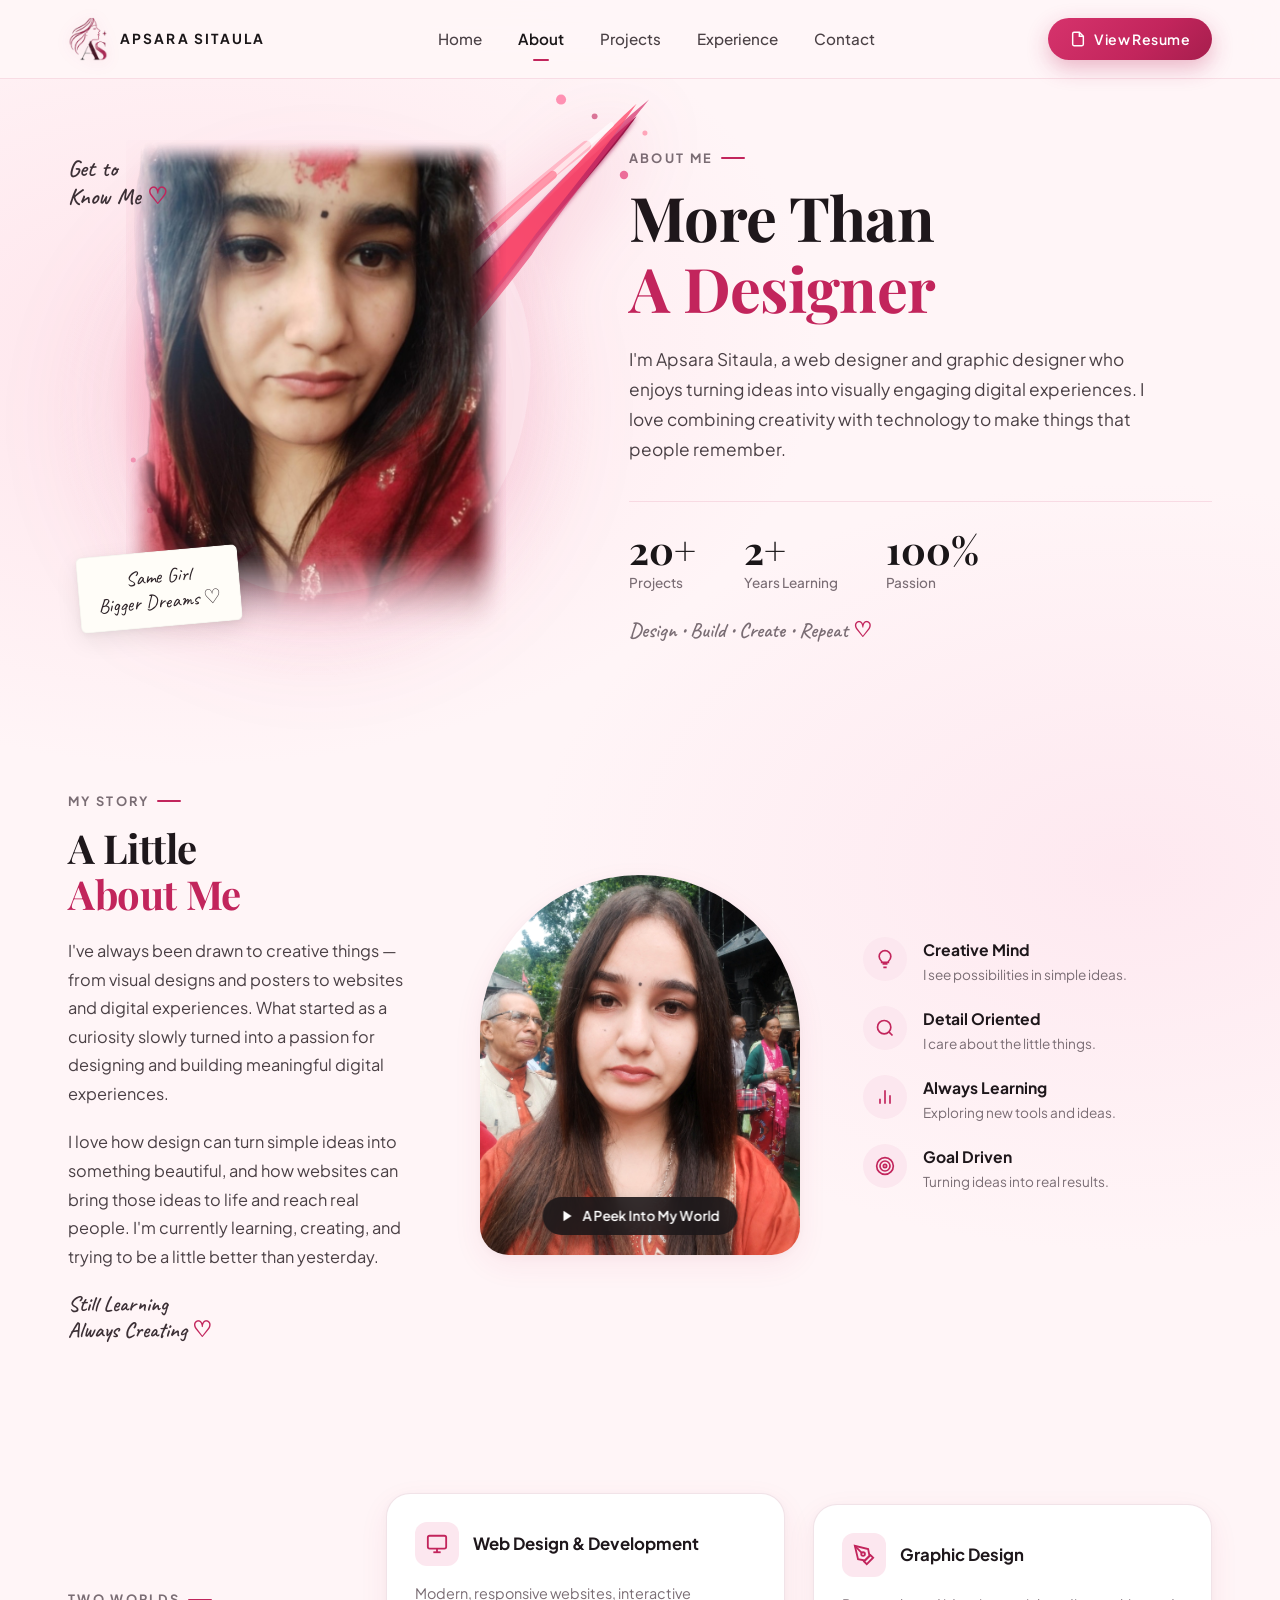
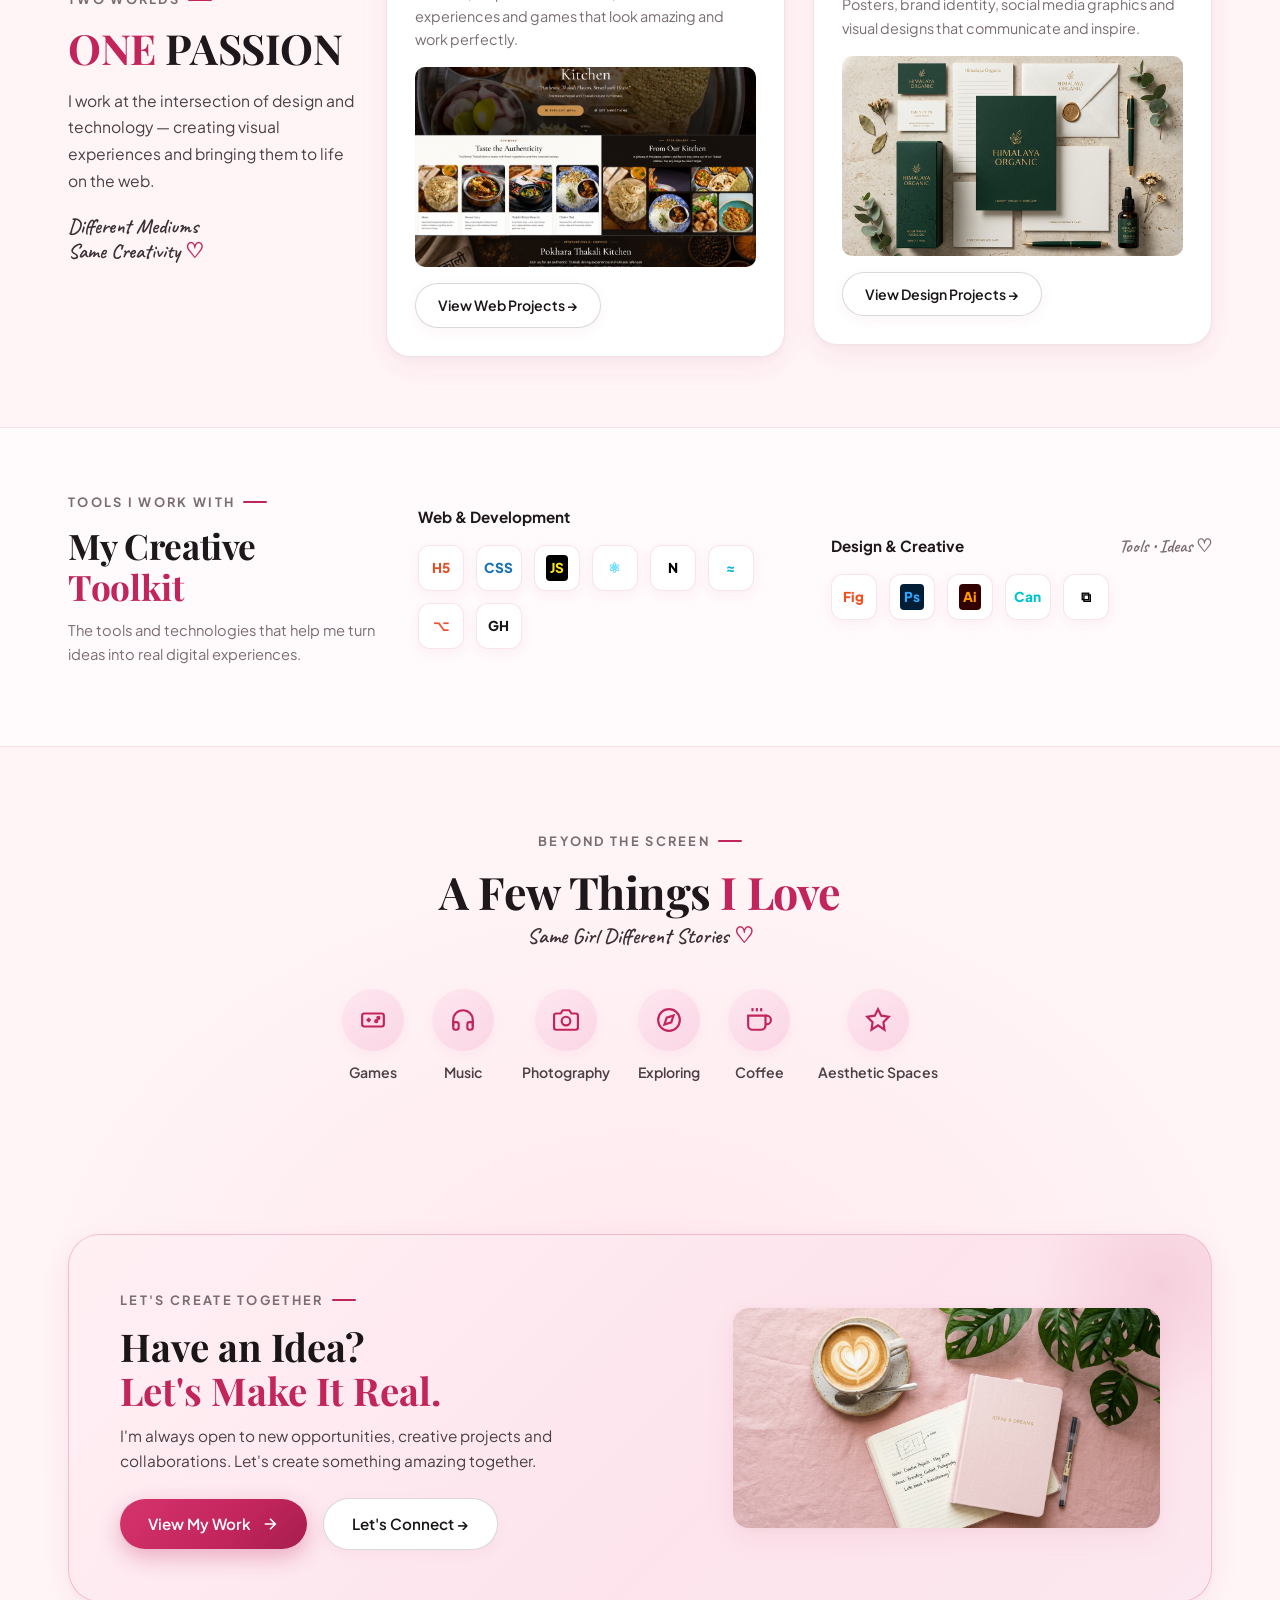
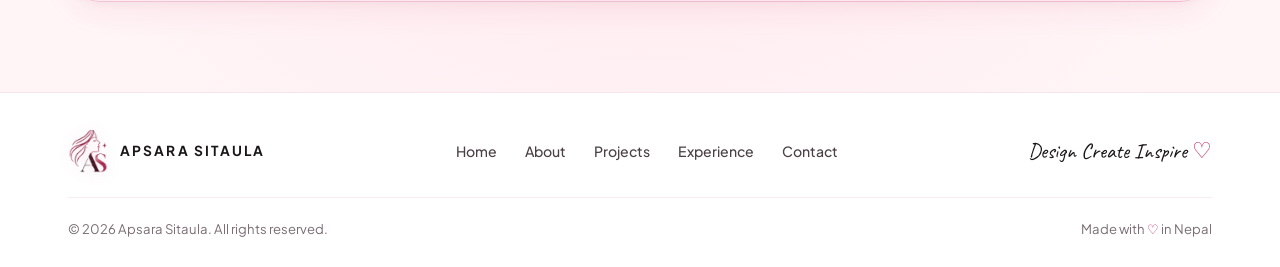
==== about.html @ d2d40e00 "Initial personal portfolio" ====
<!DOCTYPE html>
<html lang="en">
<head>
  <meta charset="UTF-8" />
  <meta name="viewport" content="width=device-width, initial-scale=1.0" />
  <title>About Me — Apsara Sitaula | Web & Graphic Designer</title>
  <meta name="description" content="Learn more about Apsara Sitaula — my creative approach, tools, story, and passions bridging web design and visual arts." />

  <!-- Favicon -->
  <link rel="icon" type="image/png" sizes="32x32" href="assets/favicon-32.png" />
  <link rel="icon" type="image/png" sizes="64x64" href="assets/favicon.png" />
  <link rel="apple-touch-icon" href="assets/favicon-192.png" />


  <!-- Google Fonts: Playfair Display, Plus Jakarta Sans & Caveat -->
  <link rel="preconnect" href="https://fonts.googleapis.com" />
  <link rel="preconnect" href="https://fonts.gstatic.com" crossorigin />
  <link href="https://fonts.googleapis.com/css2?family=Caveat:wght@600;700&family=Playfair+Display:ital,wght@0,600;0,700;0,800;1,600&family=Plus+Jakarta+Sans:wght@400;500;600;700;800&display=swap" rel="stylesheet" />

  <!-- Stylesheet -->
  <link rel="stylesheet" href="styles/main.css" />
</head>
<body>

  <!-- ==================== HEADER / NAVBAR ==================== -->
  <header class="site-header">
    <div class="container header-inner">
      <a href="index.html" class="brand" aria-label="Apsara Sitaula Homepage">
        <img src="assets/logo.png" alt="Apsara Sitaula Logo" class="brand-logo-img" />
        <span class="brand-name">APSARA SITAULA</span>
      </a>

      <nav class="nav-menu" aria-label="Main Navigation">
        <a href="index.html" class="nav-link">Home</a>
        <a href="about.html" class="nav-link active">About</a>
        <a href="projects.html" class="nav-link">Projects</a>
        <a href="experience.html" class="nav-link">Experience</a>
        <a href="contact.html" class="nav-link">Contact</a>
      </nav>

      <div class="header-actions">
        <a href="resume.html" class="btn-resume">
          <svg viewBox="0 0 24 24" fill="none" stroke="currentColor" stroke-width="2.2">
            <path d="M14 2H6a2 2 0 00-2 2v16a2 2 0 002 2h12a2 2 0 002-2V8z" />
            <path d="M14 2v6h6" />
          </svg>
          <span>View Resume</span>
        </a>

        <button class="mobile-toggle" id="mobileToggle" aria-label="Toggle mobile menu" aria-expanded="false">
          <span></span>
          <span></span>
          <span></span>
        </button>
      </div>
    </div>
  </header>

  <!-- Mobile Dropdown Drawer -->
  <div class="mobile-drawer" id="mobileDrawer">
    <a href="index.html" class="nav-link">Home</a>
    <a href="about.html" class="nav-link active">About</a>
    <a href="projects.html" class="nav-link">Projects</a>
    <a href="experience.html" class="nav-link">Experience</a>
    <a href="contact.html" class="nav-link">Contact</a>
  </div>

  <main>
    <!-- ==================== ABOUT HERO ==================== -->
    <section class="about-hero-section">
      <div class="container">
        <div class="about-hero-grid">
          <!-- Left: Portrait Stage with Sticky Note -->
          <div class="hero-portrait-stage" style="min-height: 480px;">
            <div class="brush-backdrop">
              <img src="assets/elements/brush-backdrop.svg" alt="Organic brush texture" class="brush-svg" />
            </div>

            <div class="portrait-photo-wrap">
              <img src="assets/profile-red-shawl.png" alt="Apsara Sitaula - About Me" />
            </div>

            <!-- Sticky Note & Hand-drawn text -->
            <div class="sticky-note tilt-left" style="bottom: 20px; left: 10px;">
              Same Girl<br />Bigger Dreams <span class="heart">♡</span>
            </div>

            <div class="floating-annotation" style="top: 15px; left: 0;">
              <div class="handwritten">
                Get to<br />Know Me <span class="heart">♡</span>
              </div>
            </div>
          </div>

          <!-- Right: Hero Copy & Stats -->
          <div class="about-hero-copy">
            <div class="eyebrow-tag">ABOUT ME</div>
            
            <h1 class="serif-title" style="font-size: clamp(2.8rem, 4.8vw, 4.4rem); margin-bottom: 20px;">
              More Than<br /><span class="highlight-rose">A Designer</span>
            </h1>

            <p style="font-size: 1.08rem; line-height: 1.75; color: var(--text-body); max-width: 520px; margin-bottom: 24px;">
              I'm Apsara Sitaula, a web designer and graphic designer who enjoys turning ideas into visually engaging digital experiences. I love combining creativity with technology to make things that people remember.
            </p>

            <div class="stats-row">
              <div class="stat-item">
                <div class="stat-num">20+</div>
                <div class="stat-label">Projects</div>
              </div>
              <div class="stat-item">
                <div class="stat-num">2+</div>
                <div class="stat-label">Years Learning</div>
              </div>
              <div class="stat-item">
                <div class="stat-num">100%</div>
                <div class="stat-label">Passion</div>
              </div>
            </div>

            <!-- Floating Handwritten Annotation -->
            <div class="handwritten" style="margin-top: 24px; font-size: 1.3rem; color: var(--text-muted);">
              Design • Build • Create • Repeat <span class="heart">♡</span>
            </div>
          </div>
        </div>
      </div>
    </section>

    <!-- ==================== MY STORY SECTION ==================== -->
    <section class="story-section">
      <div class="container">
        <div class="story-grid">
          <!-- Col 1: Story Narrative -->
          <div class="story-narrative">
            <div class="eyebrow-tag">MY STORY</div>
            <h2 class="serif-title" style="font-size: 2.5rem; margin-bottom: 20px;">
              A Little<br /><span class="highlight-rose">About Me</span>
            </h2>

            <p>
              I've always been drawn to creative things — from visual designs and posters to websites and digital experiences. What started as a curiosity slowly turned into a passion for designing and building meaningful digital experiences.
            </p>
            <p>
              I love how design can turn simple ideas into something beautiful, and how websites can bring those ideas to life and reach real people. I'm currently learning, creating, and trying to be a little better than yesterday.
            </p>

            <div class="handwritten" style="margin-top: 18px; font-size: 1.35rem;">
              Still Learning<br />Always Creating <span class="heart">♡</span>
            </div>
          </div>

          <!-- Col 2: Arch Photo Preview -->
          <div class="story-arch-wrap">
            <div class="story-arch-img">
              <img src="assets/profile.png" alt="Apsara Sitaula portrait" />
              <div class="peek-world-badge">
                <svg width="14" height="14" viewBox="0 0 24 24" fill="currentColor">
                  <polygon points="5 3 19 12 5 21 5 3" />
                </svg>
                <span>A Peek Into My World</span>
              </div>
            </div>
          </div>

          <!-- Col 3: 4 Trait Highlights -->
          <div class="story-traits">
            <div class="trait-card">
              <div class="trait-icon-circle">
                <svg width="20" height="20" viewBox="0 0 24 24" fill="none" stroke="currentColor" stroke-width="2">
                  <path d="M9 18h6M10 22h4M12 2a7 7 0 0 0-7 7c0 2.5 1.5 4.5 3 6v1h8v-1c1.5-1.5 3-3.5 3-6a7 7 0 0 0-7-7z" />
                </svg>
              </div>
              <div class="trait-text">
                <h5>Creative Mind</h5>
                <p>I see possibilities in simple ideas.</p>
              </div>
            </div>

            <div class="trait-card">
              <div class="trait-icon-circle">
                <svg width="20" height="20" viewBox="0 0 24 24" fill="none" stroke="currentColor" stroke-width="2">
                  <circle cx="11" cy="11" r="8" />
                  <line x1="21" y1="21" x2="16.65" y2="16.65" />
                </svg>
              </div>
              <div class="trait-text">
                <h5>Detail Oriented</h5>
                <p>I care about the little things.</p>
              </div>
            </div>

            <div class="trait-card">
              <div class="trait-icon-circle">
                <svg width="20" height="20" viewBox="0 0 24 24" fill="none" stroke="currentColor" stroke-width="2">
                  <line x1="18" y1="20" x2="18" y2="10" />
                  <line x1="12" y1="20" x2="12" y2="4" />
                  <line x1="6" y1="20" x2="6" y2="14" />
                </svg>
              </div>
              <div class="trait-text">
                <h5>Always Learning</h5>
                <p>Exploring new tools and ideas.</p>
              </div>
            </div>

            <div class="trait-card">
              <div class="trait-icon-circle">
                <svg width="20" height="20" viewBox="0 0 24 24" fill="none" stroke="currentColor" stroke-width="2">
                  <circle cx="12" cy="12" r="10" />
                  <circle cx="12" cy="12" r="6" />
                  <circle cx="12" cy="12" r="2" />
                </svg>
              </div>
              <div class="trait-text">
                <h5>Goal Driven</h5>
                <p>Turning ideas into real results.</p>
              </div>
            </div>
          </div>
        </div>
      </div>
    </section>

    <!-- ==================== TWO WORLDS ONE PASSION ==================== -->
    <section class="two-worlds-section">
      <div class="container">
        <div class="two-worlds-grid">
          <!-- Col 1: Overview Text -->
          <div>
            <div class="eyebrow-tag">TWO WORLDS</div>
            <h2 class="serif-title" style="font-size: 2.6rem; margin-bottom: 16px;">
              <span class="highlight-rose">ONE</span> PASSION
            </h2>
            <p style="color: var(--text-body); font-size: 0.98rem; line-height: 1.7; margin-bottom: 20px;">
              I work at the intersection of design and technology — creating visual experiences and bringing them to life on the web.
            </p>
            <div class="handwritten" style="font-size: 1.3rem;">
              Different Mediums<br />Same Creativity <span class="heart">♡</span>
            </div>
          </div>

          <!-- Col 2: Web Design Card -->
          <div class="discipline-card">
            <div class="discipline-header">
              <div class="discipline-icon-box">
                <svg width="22" height="22" viewBox="0 0 24 24" fill="none" stroke="currentColor" stroke-width="2">
                  <rect x="2" y="3" width="20" height="14" rx="2" />
                  <line x1="8" y1="21" x2="16" y2="21" />
                  <line x1="12" y1="17" x2="12" y2="21" />
                </svg>
              </div>
              <h4>Web Design & Development</h4>
            </div>
            <p>
              Modern, responsive websites, interactive experiences and games that look amazing and work perfectly.
            </p>
            <div class="discipline-preview-frame">
              <img src="assets/projects/pokhara-thakali-kitchen.jpg" alt="Web Design Preview" loading="lazy" />
            </div>
            <a href="projects.html" class="btn btn-secondary" style="align-self: flex-start; padding: 10px 22px; font-size: 0.88rem;">
              <span>View Web Projects →</span>
            </a>
          </div>

          <!-- Col 3: Graphic Design Card -->
          <div class="discipline-card">
            <div class="discipline-header">
              <div class="discipline-icon-box">
                <svg width="22" height="22" viewBox="0 0 24 24" fill="none" stroke="currentColor" stroke-width="2">
                  <path d="M12 19l7-7 3 3-7 7-3-3z" />
                  <path d="M18 13l-1.5-7.5L2 2l3.5 14.5L13 18l5-5z" />
                  <path d="M2 2l7.586 7.586" />
                  <circle cx="11" cy="11" r="2" />
                </svg>
              </div>
              <h4>Graphic Design</h4>
            </div>
            <p>
              Posters, brand identity, social media graphics and visual designs that communicate and inspire.
            </p>
            <div class="discipline-preview-frame">
              <img src="assets/projects/himalaya-branding.jpg" alt="Graphic Design Preview" loading="lazy" />
            </div>
            <a href="projects.html" class="btn btn-secondary" style="align-self: flex-start; padding: 10px 22px; font-size: 0.88rem;">
              <span>View Design Projects →</span>
            </a>
          </div>
        </div>
      </div>
    </section>

    <!-- ==================== TOOLS & CREATIVE TOOLKIT ==================== -->
    <section class="toolkit-section">
      <div class="container">
        <div class="toolkit-grid">
          <!-- Intro -->
          <div class="toolkit-col">
            <div class="eyebrow-tag">TOOLS I WORK WITH</div>
            <h3 class="serif-title" style="font-size: 2.2rem; margin-bottom: 12px;">
              My Creative<br /><span class="highlight-rose">Toolkit</span>
            </h3>
            <p style="font-size: 0.92rem; color: var(--text-muted); line-height: 1.6;">
              The tools and technologies that help me turn ideas into real digital experiences.
            </p>
          </div>

          <!-- Web & Dev Tools -->
          <div class="toolkit-col">
            <h4>Web & Development</h4>
            <div class="tool-badge-row">
              <div class="tool-badge" title="HTML5"><span style="font-weight: 800; font-size: 0.85rem; color: #E34F26;">H5</span></div>
              <div class="tool-badge" title="CSS3"><span style="font-weight: 800; font-size: 0.85rem; color: #1572B6;">CSS</span></div>
              <div class="tool-badge" title="JavaScript"><span style="font-weight: 800; font-size: 0.85rem; color: #F7DF1E; background: #000; padding: 2px 4px; border-radius: 4px;">JS</span></div>
              <div class="tool-badge" title="React"><span style="font-weight: 800; font-size: 0.85rem; color: #61DAFB;">⚛</span></div>
              <div class="tool-badge" title="Next.js"><span style="font-weight: 800; font-size: 0.85rem; color: #000000;">N</span></div>
              <div class="tool-badge" title="Tailwind CSS"><span style="font-weight: 800; font-size: 0.85rem; color: #06B6D4;">≈</span></div>
              <div class="tool-badge" title="Git"><span style="font-weight: 800; font-size: 0.85rem; color: #F05032;">⌥</span></div>
              <div class="tool-badge" title="GitHub"><span style="font-weight: 800; font-size: 0.85rem; color: #181717;">GH</span></div>
            </div>
          </div>

          <!-- Design & Creative Tools -->
          <div class="toolkit-col">
            <div style="display: flex; justify-content: space-between; align-items: center; margin-bottom: 16px;">
              <h4 style="margin-bottom: 0;">Design & Creative</h4>
              <span class="handwritten" style="font-size: 1.15rem; color: var(--text-muted);">Tools • Ideas ♡</span>
            </div>
            <div class="tool-badge-row">
              <div class="tool-badge" title="Figma"><span style="font-weight: 800; font-size: 0.85rem; color: #F24E1E;">Fig</span></div>
              <div class="tool-badge" title="Photoshop"><span style="font-weight: 800; font-size: 0.85rem; color: #31A8FF; background: #001E36; padding: 2px 4px; border-radius: 4px;">Ps</span></div>
              <div class="tool-badge" title="Illustrator"><span style="font-weight: 800; font-size: 0.85rem; color: #FF9A00; background: #330000; padding: 2px 4px; border-radius: 4px;">Ai</span></div>
              <div class="tool-badge" title="Canva"><span style="font-weight: 800; font-size: 0.85rem; color: #00C4CC;">Can</span></div>
              <div class="tool-badge" title="CapCut"><span style="font-weight: 800; font-size: 0.85rem; color: #000000;">⧉</span></div>
            </div>
          </div>
        </div>
      </div>
    </section>

    <!-- ==================== BEYOND THE SCREEN ==================== -->
    <section class="beyond-section">
      <div class="container">
        <div class="beyond-section-header">
          <div class="eyebrow-tag">BEYOND THE SCREEN</div>
          <h2 class="serif-title" style="font-size: 2.8rem;">
            A Few Things <span class="highlight-rose">I Love</span>
          </h2>
          <div class="handwritten" style="font-size: 1.35rem; margin-top: 6px;">
            Same Girl Different Stories <span class="heart">♡</span>
          </div>
        </div>

        <div class="interest-pills-row">
          <div class="interest-item">
            <div class="interest-circle">
              <svg width="26" height="26" viewBox="0 0 24 24" fill="none" stroke="currentColor" stroke-width="2">
                <rect x="2" y="6" width="20" height="12" rx="2" />
                <path d="M6 12h4m-2-2v4" />
                <circle cx="17" cy="10" r="1" fill="currentColor" />
                <circle cx="15" cy="13" r="1" fill="currentColor" />
              </svg>
            </div>
            <span>Games</span>
          </div>

          <div class="interest-item">
            <div class="interest-circle">
              <svg width="26" height="26" viewBox="0 0 24 24" fill="none" stroke="currentColor" stroke-width="2">
                <path d="M3 18v-6a9 9 0 0 1 18 0v6" />
                <path d="M21 19a2 2 0 0 1-2 2h-1a2 2 0 0 1-2-2v-3a2 2 0 0 1 2-2h3zM3 19a2 2 0 0 0 2 2h1a2 2 0 0 0 2-2v-3a2 2 0 0 0-2-2H3z" />
              </svg>
            </div>
            <span>Music</span>
          </div>

          <div class="interest-item">
            <div class="interest-circle">
              <svg width="26" height="26" viewBox="0 0 24 24" fill="none" stroke="currentColor" stroke-width="2">
                <path d="M23 19a2 2 0 0 1-2 2H3a2 2 0 0 1-2-2V8a2 2 0 0 1 2-2h4l2-3h6l2 3h4a2 2 0 0 1 2 2z" />
                <circle cx="12" cy="13" r="4" />
              </svg>
            </div>
            <span>Photography</span>
          </div>

          <div class="interest-item">
            <div class="interest-circle">
              <svg width="26" height="26" viewBox="0 0 24 24" fill="none" stroke="currentColor" stroke-width="2">
                <circle cx="12" cy="12" r="10" />
                <polygon points="16.24 7.76 14.12 14.12 7.76 16.24 9.88 9.88 16.24 7.76" />
              </svg>
            </div>
            <span>Exploring</span>
          </div>

          <div class="interest-item">
            <div class="interest-circle">
              <svg width="26" height="26" viewBox="0 0 24 24" fill="none" stroke="currentColor" stroke-width="2">
                <path d="M18 8h1a4 4 0 0 1 0 8h-1" />
                <path d="M2 8h16v9a4 4 0 0 1-4 4H6a4 4 0 0 1-4-4V8z" />
                <line x1="6" y1="1" x2="6" y2="4" />
                <line x1="10" y1="1" x2="10" y2="4" />
                <line x1="14" y1="1" x2="14" y2="4" />
              </svg>
            </div>
            <span>Coffee</span>
          </div>

          <div class="interest-item">
            <div class="interest-circle">
              <svg width="26" height="26" viewBox="0 0 24 24" fill="none" stroke="currentColor" stroke-width="2">
                <path d="M12 2L15 8L22 9L17 14L18 21L12 17L6 21L7 14L2 9L9 8L12 2Z" />
              </svg>
            </div>
            <span>Aesthetic Spaces</span>
          </div>
        </div>
      </div>
    </section>

    <!-- ==================== BOTTOM BANNER ==================== -->
    <section class="bottom-cta-section">
      <div class="container">
        <div class="bottom-cta-banner">
          <div class="bottom-cta-copy">
            <div class="eyebrow-tag">LET'S CREATE TOGETHER</div>
            <h3>Have an Idea?<br /><span class="highlight-rose">Let's Make It Real.</span></h3>
            <p>
              I'm always open to new opportunities, creative projects and collaborations. Let's create something amazing together.
            </p>
            <div class="bottom-cta-actions">
              <a href="projects.html" class="btn btn-primary">
                <span>View My Work</span>
                <svg width="18" height="18" viewBox="0 0 24 24" fill="none" stroke="currentColor" stroke-width="2.2">
                  <path d="M5 12h14M12 5l7 7-7 7" />
                </svg>
              </a>
              <a href="contact.html" class="btn btn-secondary">
                <span>Let's Connect →</span>
              </a>
            </div>
          </div>

          <div class="bottom-cta-flatlay-wrap">
            <img src="assets/elements/desk-flatlay.jpg" alt="Creative Desk Flatlay" loading="lazy" />
          </div>
        </div>
      </div>
    </section>
  </main>

  <!-- ==================== FOOTER ==================== -->
  <footer class="site-footer">
    <div class="container">
      <div class="footer-top">
        <div class="brand">
          <img src="assets/logo.png" alt="Apsara Sitaula Logo" class="brand-logo-img" />
          <span class="brand-name">APSARA SITAULA</span>
        </div>

        <nav class="footer-nav">
          <a href="index.html">Home</a>
          <a href="about.html">About</a>
          <a href="projects.html">Projects</a>
          <a href="experience.html">Experience</a>
          <a href="contact.html">Contact</a>
        </nav>

        <div class="footer-inspire">
          Design Create Inspire <span class="heart" style="color: var(--primary);">♡</span>
        </div>
      </div>

      <div class="footer-bottom">
        <div>© 2026 Apsara Sitaula. All rights reserved.</div>
        <div>Made with <span style="color: var(--primary);">♡</span> in Nepal</div>
      </div>
    </div>
  </footer>

  <script src="js/main.js"></script>
</body>
</html>
---- styles/main.css ----
/* ==========================================================================
   APSARA SITAULA — PERSONAL PORTFOLIO DESIGN SYSTEM
   Theme: Luxury Editorial Rose / Cream / Charcoal
   ========================================================================== */

:root {
  /* Color Palette */
  --bg-page: #FFF5F7;
  --bg-gradient: linear-gradient(180deg, #FFF7F8 0%, #FDF0F3 50%, #FFF5F7 100%);
  --bg-card: #FFFFFF;
  --bg-card-rose: #FFF0F4;
  --bg-card-muted: #FAF5F7;
  --bg-glass: rgba(255, 255, 255, 0.72);
  --bg-glass-nav: rgba(255, 247, 248, 0.90);

  /* Primary Accent Colors */
  --primary: #C2255C;
  --primary-hover: #A61E4D;
  --primary-dark: #8F153F;
  --primary-light: #FCE7EF;
  --primary-soft: #FDF2F6;
  --primary-gradient: linear-gradient(135deg, #D6336C 0%, #C2255C 60%, #A61E4D 100%);
  --primary-glow: rgba(194, 37, 92, 0.35);

  /* Secondary Accents */
  --rose-brush: #FF6584;
  --rose-light-brush: #FFCAD4;
  --gold-accent: #E6A23C;

  /* Typography Colors */
  --text-dark: #1A1618;
  --text-title: #1E171B;
  --text-body: #4A4045;
  --text-muted: #7A6D74;
  --text-faint: #A3969C;

  /* Borders & Dividers */
  --border-subtle: rgba(194, 37, 92, 0.12);
  --border-light: rgba(194, 37, 92, 0.18);
  --border-focus: rgba(194, 37, 92, 0.45);
  --border-card: rgba(230, 205, 214, 0.55);

  /* Shadows */
  --shadow-sm: 0 4px 14px rgba(194, 37, 92, 0.05);
  --shadow-card: 0 10px 30px rgba(194, 37, 92, 0.07), 0 2px 8px rgba(0, 0, 0, 0.03);
  --shadow-card-hover: 0 20px 44px rgba(194, 37, 92, 0.14), 0 4px 12px rgba(0, 0, 0, 0.04);
  --shadow-btn: 0 8px 22px rgba(194, 37, 92, 0.32);
  --shadow-btn-hover: 0 12px 28px rgba(194, 37, 92, 0.42);

  /* Typography Families */
  --font-serif: 'Playfair Display', Georgia, serif;
  --font-sans: 'Plus Jakarta Sans', -apple-system, BlinkMacSystemFont, 'Segoe UI', Roboto, sans-serif;
  --font-handwriting: 'Caveat', cursive;

  /* Border Radii */
  --radius-sm: 10px;
  --radius-md: 16px;
  --radius-lg: 24px;
  --radius-xl: 32px;
  --radius-pill: 999px;

  /* Container Max Width */
  --max-width: 1240px;
}

/* ==========================================================================
   RESET & BASE STYLES
   ========================================================================== */
*, *::before, *::after {
  margin: 0;
  padding: 0;
  box-sizing: border-box;
}

html {
  scroll-behavior: smooth;
  font-size: 16px;
}

body {
  background: var(--bg-page);
  background-image:
    radial-gradient(900px 600px at 15% 10%, rgba(254, 215, 226, 0.55) 0%, transparent 70%),
    radial-gradient(850px 550px at 88% 25%, rgba(253, 226, 236, 0.65) 0%, transparent 70%),
    radial-gradient(900px 700px at 50% 85%, rgba(254, 215, 226, 0.45) 0%, transparent 75%);
  color: var(--text-body);
  font-family: var(--font-sans);
  line-height: 1.6;
  -webkit-font-smoothing: antialiased;
  -moz-osx-font-smoothing: grayscale;
  min-height: 100vh;
  overflow-x: hidden;
}

img {
  max-width: 100%;
  height: auto;
  display: block;
}

a {
  color: inherit;
  text-decoration: none;
  transition: all 0.25s ease;
}

button, input, textarea, select {
  font-family: inherit;
  font-size: inherit;
  color: inherit;
  border: none;
  outline: none;
}

button {
  cursor: pointer;
  background: none;
}

ul, ol {
  list-style: none;
}

.container {
  width: 100%;
  max-width: var(--max-width);
  margin: 0 auto;
  padding: 0 clamp(20px, 4vw, 48px);
}

/* ==========================================================================
   TYPOGRAPHY
   ========================================================================== */
.serif-title {
  font-family: var(--font-serif);
  font-weight: 700;
  line-height: 1.15;
  letter-spacing: -0.01em;
  color: var(--text-title);
}

.serif-title em,
.serif-title .highlight-rose {
  font-style: normal;
  color: var(--primary);
}

.handwritten {
  font-family: var(--font-handwriting);
  font-weight: 600;
  font-size: 1.45rem;
  color: #3C3036;
  line-height: 1.2;
}

.handwritten .heart {
  color: var(--primary);
  display: inline-block;
  font-style: normal;
}

.eyebrow-tag {
  display: inline-flex;
  align-items: center;
  gap: 8px;
  font-size: 0.8rem;
  font-weight: 700;
  letter-spacing: 0.18em;
  text-transform: uppercase;
  color: var(--text-muted);
  margin-bottom: 14px;
}

.eyebrow-tag::after {
  content: '';
  display: inline-block;
  width: 24px;
  height: 2px;
  background: var(--primary);
  border-radius: 2px;
}

/* Sticky Note Styles */
.sticky-note {
  position: absolute;
  background: #FFFDF8;
  padding: 12px 18px;
  border-radius: 6px;
  box-shadow: 0 8px 24px rgba(0, 0, 0, 0.08), 0 2px 6px rgba(0, 0, 0, 0.04);
  font-family: var(--font-handwriting);
  font-size: 1.25rem;
  color: #2D2328;
  line-height: 1.25;
  text-align: center;
  z-index: 10;
  border: 1px solid rgba(0, 0, 0, 0.04);
  pointer-events: none;
  transition: transform 0.3s ease;
}

.sticky-note.tilt-left {
  transform: rotate(-5deg);
}

.sticky-note.tilt-right {
  transform: rotate(6deg);
}

/* ==========================================================================
   HEADER / NAVBAR
   ========================================================================== */
.site-header {
  position: fixed;
  top: 0;
  left: 0;
  right: 0;
  z-index: 1000;
  background: var(--bg-glass-nav);
  backdrop-filter: blur(20px);
  -webkit-backdrop-filter: blur(20px);
  border-bottom: 1px solid var(--border-subtle);
  transition: all 0.3s ease;
}

.header-inner {
  display: flex;
  align-items: center;
  justify-content: space-between;
  height: 78px;
}

/* Brand Logo & Name */
.brand {
  display: flex;
  align-items: center;
  gap: 12px;
  font-weight: 700;
  letter-spacing: 0.14em;
  font-size: 0.88rem;
  color: var(--text-dark);
  text-decoration: none;
}

.brand-logo-img {
  height: 44px;
  width: auto;
  max-width: 44px;
  object-fit: contain;
  display: block;
  transition: transform 0.3s cubic-bezier(0.16, 1, 0.3, 1);
  filter: drop-shadow(0 2px 8px rgba(194, 37, 92, 0.12));
}

.brand:hover .brand-logo-img {
  transform: scale(1.08);
}

.brand-monogram {
  display: flex;
  align-items: center;
  font-family: var(--font-serif);
  font-size: 1.65rem;
  font-weight: 800;
  line-height: 1;
}

.brand-monogram .mono-a {
  color: var(--text-dark);
}

.brand-monogram .mono-s {
  background: var(--primary-gradient);
  -webkit-background-clip: text;
  -webkit-text-fill-color: transparent;
  margin-left: -2px;
}

.brand-name {
  font-family: var(--font-sans);
  font-size: 0.86rem;
  font-weight: 700;
  letter-spacing: 0.16em;
  color: var(--text-dark);
}

/* Navigation Links */
.nav-menu {
  display: flex;
  align-items: center;
  gap: 36px;
}

.nav-link {
  font-size: 0.95rem;
  font-weight: 500;
  color: var(--text-body);
  position: relative;
  padding: 6px 0;
  transition: color 0.2s ease;
}

.nav-link:hover {
  color: var(--primary);
}

.nav-link.active {
  color: var(--text-dark);
  font-weight: 600;
}

.nav-link.active::after {
  content: '';
  position: absolute;
  bottom: -4px;
  left: 50%;
  transform: translateX(-50%);
  width: 16px;
  height: 2.5px;
  background: var(--primary);
  border-radius: 999px;
}

/* Header Right Actions */
.header-actions {
  display: flex;
  align-items: center;
  gap: 16px;
}

.btn-resume {
  display: inline-flex;
  align-items: center;
  gap: 8px;
  background: var(--primary-gradient);
  color: #FFFFFF !important;
  font-size: 0.88rem;
  font-weight: 600;
  letter-spacing: 0.03em;
  padding: 10px 22px;
  border-radius: var(--radius-pill);
  box-shadow: var(--shadow-btn);
  transition: all 0.3s cubic-bezier(0.16, 1, 0.3, 1);
}

.btn-resume:hover {
  transform: translateY(-2px);
  box-shadow: var(--shadow-btn-hover);
}

.btn-resume svg {
  width: 16px;
  height: 16px;
  flex-shrink: 0;
}

/* Mobile Navigation Toggle */
.mobile-toggle {
  display: none;
  flex-direction: column;
  justify-content: center;
  gap: 5px;
  width: 40px;
  height: 40px;
  border-radius: 8px;
  padding: 8px;
  border: 1px solid var(--border-subtle);
  background: var(--bg-card);
}

.mobile-toggle span {
  display: block;
  height: 2px;
  width: 100%;
  background: var(--text-dark);
  border-radius: 2px;
  transition: transform 0.3s ease, opacity 0.3s ease;
}

.mobile-toggle.active span:nth-child(1) {
  transform: translateY(7px) rotate(45deg);
}

.mobile-toggle.active span:nth-child(2) {
  opacity: 0;
}

.mobile-toggle.active span:nth-child(3) {
  transform: translateY(-7px) rotate(-45deg);
}

/* Mobile Drawer */
.mobile-drawer {
  position: fixed;
  top: 78px;
  left: 0;
  right: 0;
  background: rgba(255, 247, 248, 0.98);
  backdrop-filter: blur(24px);
  -webkit-backdrop-filter: blur(24px);
  border-bottom: 1px solid var(--border-subtle);
  padding: 24px 28px;
  display: none;
  flex-direction: column;
  gap: 16px;
  z-index: 999;
  box-shadow: 0 16px 36px rgba(0, 0, 0, 0.08);
  transform: translateY(-10px);
  opacity: 0;
  transition: transform 0.3s ease, opacity 0.3s ease;
}

.mobile-drawer.open {
  display: flex;
  transform: translateY(0);
  opacity: 1;
}

.mobile-drawer .nav-link {
  font-size: 1.15rem;
  padding: 8px 0;
  border-bottom: 1px solid rgba(194, 37, 92, 0.06);
}

/* ==========================================================================
   BUTTONS
   ========================================================================== */
.btn {
  display: inline-flex;
  align-items: center;
  justify-content: center;
  gap: 10px;
  font-size: 0.95rem;
  font-weight: 600;
  padding: 13px 28px;
  border-radius: var(--radius-pill);
  transition: all 0.3s cubic-bezier(0.16, 1, 0.3, 1);
  cursor: pointer;
  white-space: nowrap;
}

.btn-primary {
  background: var(--primary-gradient);
  color: #FFFFFF !important;
  box-shadow: var(--shadow-btn);
}

.btn-primary:hover {
  transform: translateY(-3px);
  box-shadow: var(--shadow-btn-hover);
}

.btn-primary svg {
  transition: transform 0.3s ease;
}

.btn-primary:hover svg {
  transform: translateX(4px);
}

.btn-secondary {
  background: #FFFFFF;
  color: var(--text-dark) !important;
  border: 1.5px solid rgba(26, 22, 24, 0.16);
  box-shadow: var(--shadow-sm);
}

.btn-secondary:hover {
  border-color: var(--primary);
  color: var(--primary) !important;
  background: var(--primary-soft);
  transform: translateY(-3px);
}

/* ==========================================================================
   HERO SECTION SHARED ELEMENTS
   ========================================================================== */
.hero-layout {
  padding-top: 140px;
  padding-bottom: 60px;
  position: relative;
  min-height: 85vh;
  display: flex;
  align-items: center;
}

.hero-grid {
  display: grid;
  grid-template-columns: 1.05fr 0.95fr;
  align-items: center;
  gap: clamp(24px, 5vw, 64px);
  width: 100%;
}

.hero-content {
  position: relative;
  z-index: 2;
}

.hero-headline {
  font-family: var(--font-serif);
  font-size: clamp(3.4rem, 6.4vw, 5.8rem);
  font-weight: 700;
  line-height: 0.98;
  margin-top: 8px;
  margin-bottom: 20px;
  letter-spacing: -0.02em;
}

.hero-headline .name-first {
  display: block;
  color: var(--text-dark);
}

.hero-headline .name-last {
  display: block;
  color: var(--primary);
}

.hero-role {
  font-size: clamp(0.85rem, 1.3vw, 1.05rem);
  font-weight: 700;
  letter-spacing: 0.22em;
  text-transform: uppercase;
  color: var(--text-dark);
  margin-bottom: 18px;
}

.hero-desc {
  font-size: clamp(1rem, 1.2vw, 1.15rem);
  color: var(--text-body);
  max-width: 480px;
  line-height: 1.65;
  margin-bottom: 32px;
}

.hero-buttons {
  display: flex;
  align-items: center;
  gap: 16px;
  flex-wrap: wrap;
}

/* Portrait Stage with Organic Brush */
.hero-portrait-stage {
  position: relative;
  display: flex;
  align-items: center;
  justify-content: center;
  min-height: 520px;
  width: 100%;
}

/* Organic Pink Brush Backdrop */
.brush-backdrop {
  position: absolute;
  top: 50%;
  left: 50%;
  transform: translate(-46%, -50%);
  width: 135%;
  height: 135%;
  pointer-events: none;
  z-index: 1;
}

.brush-svg {
  width: 100%;
  height: 100%;
  filter: drop-shadow(0 14px 34px rgba(214, 51, 108, 0.25));
}

/* Portrait Cutout Overlay - Natural Blend */
.portrait-photo-wrap {
  position: relative;
  z-index: 2;
  width: 380px;
  max-width: 92%;
  display: flex;
  align-items: flex-end;
  justify-content: center;
  /* Smooth dissolve at bottom */
  -webkit-mask-image: linear-gradient(to bottom, black 82%, transparent 100%);
  mask-image: linear-gradient(to bottom, black 82%, transparent 100%);
}

.portrait-photo-wrap img {
  width: 100%;
  height: auto;
  max-height: 530px;
  object-fit: contain;
  filter: drop-shadow(0 14px 28px rgba(194, 37, 92, 0.16));
  transition: transform 0.6s cubic-bezier(0.16, 1, 0.3, 1);
}

.portrait-photo-wrap:hover img {
  transform: scale(1.03);
}

/* Floating Annotations on Portrait */
.floating-annotation {
  position: absolute;
  z-index: 4;
  pointer-events: none;
}

.anno-inspire {
  right: -20px;
  top: 25%;
  text-align: left;
}

.side-scroll-tag {
  position: absolute;
  right: -30px;
  top: 55%;
  display: flex;
  flex-direction: column;
  align-items: center;
  gap: 6px;
  font-family: var(--font-serif);
  font-size: 2rem;
  font-weight: 700;
  color: rgba(194, 37, 92, 0.35);
  line-height: 1;
  z-index: 3;
}

.side-scroll-tag span {
  font-family: var(--font-sans);
  font-size: 0.68rem;
  letter-spacing: 0.24em;
  font-weight: 700;
  color: var(--text-faint);
  text-transform: uppercase;
}

/* Editorial Vertical Tag */
.hero-editorial-tag {
  position: absolute;
  right: clamp(4px, 2vw, 24px);
  top: 12%;
  font-size: 0.72rem;
  font-weight: 700;
  letter-spacing: 0.16em;
  color: var(--text-muted);
  text-transform: uppercase;
  line-height: 1.4;
  text-align: left;
  pointer-events: none;
  z-index: 5;
}

.hero-editorial-line {
  width: 1px;
  height: 32px;
  background: var(--border-subtle);
  margin-top: 8px;
}

@media (max-width: 680px) {
  .hero-editorial-tag,
  .side-scroll-tag {
    display: none;
  }
}

/* ==========================================================================
   FEATURED PROJECTS PREVIEW (HOME PAGE)
   ========================================================================== */
.featured-preview-section {
  padding: 40px 0 100px;
}

.section-header-compact {
  display: flex;
  align-items: center;
  justify-content: space-between;
  margin-bottom: 24px;
}

.featured-grid-row {
  display: grid;
  grid-template-columns: repeat(4, 1fr);
  gap: 20px;
}

.preview-card {
  background: var(--bg-card);
  border-radius: var(--radius-md);
  overflow: hidden;
  border: 1px solid var(--border-card);
  box-shadow: var(--shadow-card);
  transition: all 0.35s cubic-bezier(0.16, 1, 0.3, 1);
  display: flex;
  flex-direction: column;
}

.preview-card:hover {
  transform: translateY(-6px);
  box-shadow: var(--shadow-card-hover);
  border-color: rgba(194, 37, 92, 0.3);
}

.preview-card-img {
  position: relative;
  width: 100%;
  height: 180px;
  overflow: hidden;
  background: #2D2328;
}

.preview-card-img img {
  width: 100%;
  height: 100%;
  object-fit: cover;
  transition: transform 0.5s ease;
}

.preview-card:hover .preview-card-img img {
  transform: scale(1.06);
}

.preview-card-body {
  padding: 18px 20px;
  display: flex;
  align-items: center;
  justify-content: space-between;
  gap: 12px;
  background: #FFFFFF;
}

.preview-card-info h4 {
  font-size: 1rem;
  font-weight: 700;
  color: var(--text-title);
  margin-bottom: 4px;
}

.preview-card-info p {
  font-size: 0.8rem;
  color: var(--text-muted);
}

.preview-card-arrow {
  width: 34px;
  height: 34px;
  border-radius: 50%;
  border: 1px solid var(--border-subtle);
  display: flex;
  align-items: center;
  justify-content: center;
  color: var(--text-dark);
  flex-shrink: 0;
  transition: all 0.25s ease;
}

.preview-card:hover .preview-card-arrow {
  background: var(--primary);
  border-color: var(--primary);
  color: #FFFFFF;
}

/* Card 4: View All Projects Special Card */
.preview-card-all {
  background: linear-gradient(145deg, #FFF0F4 0%, #FDE4EC 100%);
  border: 1.5px dashed rgba(194, 37, 92, 0.35);
  border-radius: var(--radius-md);
  display: flex;
  flex-direction: column;
  align-items: center;
  justify-content: center;
  text-align: center;
  padding: 36px 24px;
  gap: 16px;
  transition: all 0.3s ease;
}

.preview-card-all:hover {
  transform: translateY(-6px);
  background: linear-gradient(145deg, #FDE2EC 0%, #FBD4E2 100%);
  border-color: var(--primary);
  box-shadow: var(--shadow-card-hover);
}

.circle-plus-btn {
  width: 52px;
  height: 52px;
  border-radius: 50%;
  border: 1.5px solid var(--primary);
  display: flex;
  align-items: center;
  justify-content: center;
  color: var(--primary);
  font-size: 1.5rem;
  background: #FFFFFF;
  transition: all 0.3s ease;
}

.preview-card-all:hover .circle-plus-btn {
  background: var(--primary);
  color: #FFFFFF;
  transform: rotate(90deg);
}

.preview-card-all h4 {
  font-size: 1.05rem;
  font-weight: 700;
  color: var(--text-title);
}

/* ==========================================================================
   ABOUT PAGE STYLES
   ========================================================================== */
.about-hero-section {
  padding: 140px 0 60px;
}

.about-hero-grid {
  display: grid;
  grid-template-columns: 0.92fr 1.08fr;
  align-items: center;
  gap: clamp(24px, 5vw, 64px);
}

.stats-row {
  display: flex;
  align-items: center;
  gap: clamp(24px, 4vw, 48px);
  margin-top: 36px;
  padding-top: 28px;
  border-top: 1px solid var(--border-subtle);
}

.stat-item .stat-num {
  font-family: var(--font-serif);
  font-size: clamp(2rem, 3vw, 2.6rem);
  font-weight: 700;
  color: var(--text-dark);
  line-height: 1;
}

.stat-item .stat-label {
  font-size: 0.85rem;
  color: var(--text-muted);
  font-weight: 500;
  margin-top: 4px;
}

/* Story Section */
.story-section {
  padding: 80px 0;
}

.story-grid {
  display: grid;
  grid-template-columns: 1fr 1fr 1fr;
  gap: clamp(24px, 4vw, 48px);
  align-items: center;
}

.story-narrative p {
  font-size: 1.02rem;
  color: var(--text-body);
  line-height: 1.75;
  margin-bottom: 20px;
}

.story-arch-wrap {
  position: relative;
  width: 100%;
  max-width: 320px;
  margin: 0 auto;
}

.story-arch-img {
  width: 100%;
  height: 380px;
  border-radius: 180px 180px 32px 32px;
  overflow: hidden;
  box-shadow: var(--shadow-card);
  position: relative;
}

.story-arch-img img {
  width: 100%;
  height: 100%;
  object-fit: cover;
  object-position: center top;
}

.peek-world-badge {
  position: absolute;
  bottom: 20px;
  left: 50%;
  transform: translateX(-50%);
  background: rgba(26, 22, 24, 0.88);
  backdrop-filter: blur(12px);
  color: #FFFFFF;
  padding: 8px 18px;
  border-radius: var(--radius-pill);
  font-size: 0.85rem;
  font-weight: 600;
  display: flex;
  align-items: center;
  gap: 8px;
  white-space: nowrap;
  box-shadow: 0 6px 18px rgba(0, 0, 0, 0.2);
}

.story-traits {
  display: flex;
  flex-direction: column;
  gap: 20px;
}

.trait-card {
  display: flex;
  align-items: flex-start;
  gap: 16px;
}

.trait-icon-circle {
  width: 44px;
  height: 44px;
  border-radius: 50%;
  background: #FCE7EF;
  color: var(--primary);
  display: flex;
  align-items: center;
  justify-content: center;
  flex-shrink: 0;
}

.trait-text h5 {
  font-size: 0.98rem;
  font-weight: 700;
  color: var(--text-title);
  margin-bottom: 2px;
}

.trait-text p {
  font-size: 0.85rem;
  color: var(--text-muted);
}

/* Two Worlds Section */
.two-worlds-section {
  padding: 70px 0;
}

.two-worlds-grid {
  display: grid;
  grid-template-columns: 0.8fr 1.1fr 1.1fr;
  gap: 28px;
  align-items: center;
}

.discipline-card {
  background: var(--bg-card);
  border-radius: var(--radius-lg);
  padding: 28px;
  border: 1px solid var(--border-card);
  box-shadow: var(--shadow-card);
  display: flex;
  flex-direction: column;
  gap: 16px;
  transition: all 0.3s ease;
}

.discipline-card:hover {
  transform: translateY(-6px);
  box-shadow: var(--shadow-card-hover);
}

.discipline-header {
  display: flex;
  align-items: center;
  gap: 14px;
}

.discipline-icon-box {
  width: 44px;
  height: 44px;
  border-radius: 12px;
  background: #FCE7EF;
  color: var(--primary);
  display: flex;
  align-items: center;
  justify-content: center;
  flex-shrink: 0;
}

.discipline-header h4 {
  font-size: 1.05rem;
  font-weight: 700;
  color: var(--text-title);
}

.discipline-card p {
  font-size: 0.9rem;
  color: var(--text-muted);
  line-height: 1.6;
}

.discipline-preview-frame {
  width: 100%;
  height: 200px;
  border-radius: var(--radius-sm);
  overflow: hidden;
  background: #181517;
}

.discipline-preview-frame img {
  width: 100%;
  height: 100%;
  object-fit: cover;
}

/* Toolkit Section */
.toolkit-section {
  padding: 60px 0 80px;
  background: rgba(255, 255, 255, 0.45);
  border-top: 1px solid var(--border-subtle);
  border-bottom: 1px solid var(--border-subtle);
}

.toolkit-grid {
  display: grid;
  grid-template-columns: 1fr 1.2fr 1.2fr;
  gap: 32px;
  align-items: center;
}

.toolkit-col h4 {
  font-size: 0.95rem;
  font-weight: 700;
  color: var(--text-title);
  margin-bottom: 16px;
}

.tool-badge-row {
  display: flex;
  flex-wrap: wrap;
  gap: 12px;
}

.tool-badge {
  width: 46px;
  height: 46px;
  border-radius: 12px;
  background: #FFFFFF;
  border: 1px solid var(--border-subtle);
  box-shadow: var(--shadow-sm);
  display: flex;
  align-items: center;
  justify-content: center;
  transition: all 0.25s ease;
  position: relative;
}

.tool-badge:hover {
  transform: translateY(-4px);
  border-color: var(--primary);
  box-shadow: 0 8px 18px rgba(194, 37, 92, 0.15);
}

/* Beyond The Screen Section */
.beyond-section {
  padding: 80px 0 100px;
  position: relative;
  text-align: center;
}

.beyond-section-header {
  margin-bottom: 40px;
}

.interest-pills-row {
  display: flex;
  align-items: center;
  justify-content: center;
  flex-wrap: wrap;
  gap: 28px;
}

.interest-item {
  display: flex;
  flex-direction: column;
  align-items: center;
  gap: 10px;
}

.interest-circle {
  width: 62px;
  height: 62px;
  border-radius: 50%;
  background: linear-gradient(145deg, #FDE7EF, #FBD5E5);
  color: var(--primary);
  display: flex;
  align-items: center;
  justify-content: center;
  box-shadow: var(--shadow-sm);
  transition: all 0.3s ease;
}

.interest-item:hover .interest-circle {
  transform: translateY(-4px) scale(1.08);
  background: var(--primary);
  color: #FFFFFF;
  box-shadow: var(--shadow-btn);
}

.interest-item span {
  font-size: 0.88rem;
  font-weight: 600;
  color: var(--text-body);
}

/* ==========================================================================
   PROJECTS PAGE STYLES
   ========================================================================== */
.projects-hero-section {
  padding: 140px 0 40px;
}

.filter-bar {
  display: flex;
  align-items: center;
  gap: 12px;
  flex-wrap: wrap;
  margin-top: 32px;
}

.filter-pill {
  display: inline-flex;
  align-items: center;
  gap: 8px;
  padding: 10px 22px;
  border-radius: var(--radius-pill);
  font-size: 0.92rem;
  font-weight: 600;
  background: #FFFFFF;
  color: var(--text-body);
  border: 1.5px solid var(--border-subtle);
  transition: all 0.25s ease;
  cursor: pointer;
}

.filter-pill:hover {
  border-color: var(--primary);
  color: var(--primary);
}

.filter-pill.active {
  background: var(--primary-gradient);
  color: #FFFFFF;
  border-color: transparent;
  box-shadow: var(--shadow-btn);
}

/* Featured Large Project Showcase */
.featured-showcase-section {
  padding: 40px 0 60px;
}

.showcase-card {
  background: #FFFFFF;
  border-radius: var(--radius-xl);
  border: 1px solid var(--border-card);
  box-shadow: var(--shadow-card);
  overflow: hidden;
  display: grid;
  grid-template-columns: 1.15fr 0.85fr;
  position: relative;
  transition: opacity 0.25s cubic-bezier(0.16, 1, 0.3, 1), transform 0.25s cubic-bezier(0.16, 1, 0.3, 1), box-shadow 0.35s ease, border-color 0.35s ease;
}

.showcase-card.fade-out {
  opacity: 0.15;
  transform: translateY(8px);
}

.showcase-media {
  background: #120E10;
  padding: 40px;
  display: flex;
  align-items: center;
  justify-content: center;
  position: relative;
}

.laptop-frame {
  position: relative;
  width: 100%;
  max-width: 580px;
  border-radius: 14px;
  background: #1F1A1D;
  padding: 12px 12px 20px 12px;
  box-shadow: 0 24px 60px rgba(0, 0, 0, 0.4);
}

.laptop-frame::after {
  content: '';
  position: absolute;
  bottom: 6px;
  left: 50%;
  transform: translateX(-50%);
  width: 48px;
  height: 4px;
  border-radius: 2px;
  background: rgba(255, 255, 255, 0.2);
}

.laptop-screen {
  width: 100%;
  height: 320px;
  border-radius: 8px;
  overflow: hidden;
}

.laptop-screen img {
  width: 100%;
  height: 100%;
  object-fit: cover;
}

.showcase-content {
  padding: clamp(28px, 4vw, 48px);
  display: flex;
  flex-direction: column;
  justify-content: center;
  position: relative;
}

.project-category-badge {
  display: inline-block;
  padding: 4px 14px;
  border-radius: var(--radius-pill);
  font-size: 0.75rem;
  font-weight: 700;
  letter-spacing: 0.12em;
  text-transform: uppercase;
  background: #FCE7EF;
  color: var(--primary);
  margin-bottom: 12px;
  align-self: flex-start;
}

.showcase-content h3 {
  font-family: var(--font-serif);
  font-size: clamp(1.8rem, 2.5vw, 2.4rem);
  font-weight: 700;
  color: var(--text-dark);
  margin-bottom: 4px;
}

.showcase-content .showcase-subtitle {
  font-size: 0.95rem;
  color: var(--primary);
  font-weight: 600;
  margin-bottom: 18px;
}

.showcase-content p {
  font-size: 0.98rem;
  color: var(--text-body);
  line-height: 1.7;
  margin-bottom: 28px;
}

.project-tags {
  display: flex;
  flex-wrap: wrap;
  gap: 8px;
  margin-top: 24px;
}

.project-tag {
  padding: 6px 14px;
  border-radius: var(--radius-pill);
  background: #FAF3F6;
  border: 1px solid var(--border-subtle);
  font-size: 0.78rem;
  font-weight: 600;
  color: var(--text-muted);
}

.showcase-num {
  position: absolute;
  right: 40px;
  bottom: 30px;
  font-family: var(--font-serif);
  font-size: 1.8rem;
  font-weight: 700;
  color: var(--text-faint);
  display: flex;
  align-items: center;
  gap: 8px;
}

.showcase-num::before {
  content: '';
  display: inline-block;
  width: 1px;
  height: 24px;
  background: var(--border-subtle);
}

/* Projects Grid (6 Cards) */
.projects-grid-section {
  padding: 40px 0 100px;
}

.projects-main-grid {
  display: grid;
  grid-template-columns: repeat(2, 1fr);
  gap: 32px;
}

.portfolio-card {
  background: #FFFFFF;
  border-radius: var(--radius-lg);
  border: 1px solid var(--border-card);
  box-shadow: var(--shadow-card);
  overflow: hidden;
  display: grid;
  grid-template-columns: 0.95fr 1.05fr;
  transition: all 0.35s cubic-bezier(0.16, 1, 0.3, 1);
  position: relative;
}

.portfolio-card:hover {
  transform: translateY(-6px);
  box-shadow: var(--shadow-card-hover);
  border-color: rgba(194, 37, 92, 0.35);
}

.portfolio-card.is-featured-duplicate {
  border-color: rgba(194, 37, 92, 0.42);
  box-shadow: 0 8px 30px rgba(194, 37, 92, 0.08);
}

.featured-indicator-badge {
  display: inline-flex;
  align-items: center;
  gap: 5px;
  padding: 4px 12px;
  background: linear-gradient(135deg, rgba(194, 37, 92, 0.10), rgba(240, 107, 142, 0.16));
  border: 1px solid rgba(194, 37, 92, 0.28);
  border-radius: var(--radius-pill);
  font-size: 0.72rem;
  font-weight: 700;
  letter-spacing: 0.06em;
  text-transform: uppercase;
  color: var(--primary);
  margin-bottom: 8px;
  width: fit-content;
}

.portfolio-card-media {
  position: relative;
  width: 100%;
  height: 100%;
  min-height: 240px;
  overflow: hidden;
  background: #181517;
}

.portfolio-card-media img {
  width: 100%;
  height: 100%;
  object-fit: cover;
  transition: transform 0.5s ease;
}

.portfolio-card:hover .portfolio-card-media img {
  transform: scale(1.06);
}

.portfolio-card-body {
  padding: 24px;
  display: flex;
  flex-direction: column;
  justify-content: space-between;
}

.portfolio-card-body h4 {
  font-size: 1.25rem;
  font-weight: 700;
  color: var(--text-dark);
  margin-bottom: 2px;
}

.portfolio-card-body .card-sub {
  font-size: 0.85rem;
  color: var(--primary);
  font-weight: 600;
  margin-bottom: 12px;
}

.portfolio-card-body p {
  font-size: 0.88rem;
  color: var(--text-muted);
  line-height: 1.6;
  margin-bottom: 16px;
}

/* ==========================================================================
   EXPERIENCE PAGE STYLES
   ========================================================================== */
.experience-hero-section {
  padding: 140px 0 60px;
}

.timeline-section {
  padding: 40px 0 80px;
  position: relative;
}

.timeline-spine {
  position: relative;
  display: flex;
  flex-direction: column;
  gap: 60px;
}

.timeline-spine::before {
  content: '';
  position: absolute;
  top: 40px;
  bottom: 40px;
  left: 200px;
  width: 2px;
  background: linear-gradient(180deg, rgba(194, 37, 92, 0.4) 0%, rgba(194, 37, 92, 0.15) 100%);
}

.timeline-item {
  display: grid;
  grid-template-columns: 170px 60px 1fr 1fr;
  align-items: center;
  gap: 24px;
  position: relative;
}

.timeline-year-col {
  text-align: right;
}

.timeline-year-col .year-num {
  font-family: var(--font-serif);
  font-size: 2.8rem;
  font-weight: 700;
  color: var(--text-dark);
  line-height: 1;
}

.timeline-year-col .year-sub {
  font-family: var(--font-serif);
  font-size: 1.05rem;
  color: var(--primary);
  font-weight: 600;
  margin-top: 4px;
}

.timeline-node-col {
  display: flex;
  align-items: center;
  justify-content: center;
  position: relative;
}

.timeline-node {
  width: 18px;
  height: 18px;
  border-radius: 50%;
  background: var(--primary);
  box-shadow: 0 0 0 6px #FCE7EF;
  z-index: 2;
  transition: transform 0.3s ease;
}

.timeline-item:hover .timeline-node {
  transform: scale(1.3);
  box-shadow: 0 0 0 8px #FBD5E5, 0 0 16px var(--primary-glow);
}

.timeline-content-card {
  background: #FFFFFF;
  border-radius: var(--radius-lg);
  padding: 32px;
  border: 1px solid var(--border-card);
  box-shadow: var(--shadow-card);
}

.timeline-date-tag {
  display: inline-block;
  font-size: 0.75rem;
  font-weight: 700;
  letter-spacing: 0.14em;
  text-transform: uppercase;
  color: var(--text-muted);
  margin-bottom: 8px;
}

.timeline-content-card h4 {
  font-size: 1.3rem;
  font-weight: 700;
  color: var(--text-title);
  margin-bottom: 12px;
}

.timeline-content-card p {
  font-size: 0.92rem;
  color: var(--text-body);
  line-height: 1.7;
}

.timeline-media-col {
  position: relative;
}

.timeline-media-frame {
  width: 100%;
  height: 240px;
  border-radius: var(--radius-md);
  overflow: hidden;
  box-shadow: var(--shadow-card);
  background: #1F1A1D;
}

.timeline-media-frame img {
  width: 100%;
  height: 100%;
  object-fit: cover;
}

/* Key Takeaways Section */
.takeaways-section {
  padding: 80px 0;
  border-top: 1px solid var(--border-subtle);
}

.takeaways-grid {
  display: grid;
  grid-template-columns: 1fr 1fr 1fr 1fr;
  gap: 24px;
  margin-top: 40px;
}

.takeaway-card {
  background: #FFFFFF;
  border-radius: var(--radius-md);
  padding: 28px;
  border: 1px solid var(--border-card);
  box-shadow: var(--shadow-card);
  transition: all 0.3s ease;
}

.takeaway-card:hover {
  transform: translateY(-4px);
  border-color: rgba(194, 37, 92, 0.35);
  box-shadow: var(--shadow-card-hover);
}

.takeaway-icon-circle {
  width: 50px;
  height: 50px;
  border-radius: 50%;
  background: #FCE7EF;
  color: var(--primary);
  display: flex;
  align-items: center;
  justify-content: center;
  margin-bottom: 16px;
}

.takeaway-card h5 {
  font-size: 1.05rem;
  font-weight: 700;
  color: var(--text-title);
  margin-bottom: 8px;
}

.takeaway-card p {
  font-size: 0.88rem;
  color: var(--text-muted);
  line-height: 1.6;
}

/* ==========================================================================
   CONTACT PAGE STYLES
   ========================================================================== */
.contact-hero-section {
  padding: 140px 0 50px;
}

.contact-main-grid {
  display: grid;
  grid-template-columns: 1.05fr 0.95fr;
  gap: clamp(24px, 4vw, 48px);
  padding: 40px 0 70px;
}

.contact-box {
  background: #FFFFFF;
  border-radius: var(--radius-xl);
  padding: clamp(28px, 4vw, 44px);
  border: 1px solid var(--border-card);
  box-shadow: var(--shadow-card);
}

.contact-box-header {
  margin-bottom: 28px;
}

.contact-box-header h3 {
  font-size: 1.3rem;
  font-weight: 700;
  color: var(--text-title);
  margin-bottom: 6px;
}

.contact-box-header p {
  font-size: 0.88rem;
  color: var(--text-muted);
}

/* Form Styles */
.form-group {
  margin-bottom: 20px;
}

.input-icon-wrap {
  position: relative;
  display: flex;
  align-items: center;
}

.input-icon {
  position: absolute;
  left: 18px;
  color: var(--primary);
  width: 18px;
  height: 18px;
  pointer-events: none;
}

.form-control {
  width: 100%;
  padding: 14px 18px 14px 48px;
  background: #FFF8F9;
  border: 1.5px solid rgba(194, 37, 92, 0.15);
  border-radius: var(--radius-md);
  font-size: 0.92rem;
  color: var(--text-dark);
  transition: all 0.25s ease;
}

.form-control:focus {
  background: #FFFFFF;
  border-color: var(--primary);
  box-shadow: 0 0 0 4px rgba(194, 37, 92, 0.12);
}

textarea.form-control {
  padding-left: 48px;
  min-height: 130px;
  resize: vertical;
}

.char-counter {
  text-align: right;
  font-size: 0.75rem;
  color: var(--text-faint);
  margin-top: 6px;
}

/* Contact Info Items */
.contact-info-list {
  display: flex;
  flex-direction: column;
  gap: 20px;
}

.info-item {
  display: flex;
  align-items: center;
  justify-content: space-between;
  padding: 16px 20px;
  background: #FFF8FA;
  border-radius: var(--radius-md);
  border: 1px solid rgba(194, 37, 92, 0.08);
}

.info-item-left {
  display: flex;
  align-items: center;
  gap: 16px;
}

.info-icon-box {
  width: 44px;
  height: 44px;
  border-radius: 12px;
  background: #FCE7EF;
  color: var(--primary);
  display: flex;
  align-items: center;
  justify-content: center;
  flex-shrink: 0;
}

.info-text .info-label {
  font-size: 0.78rem;
  font-weight: 700;
  text-transform: uppercase;
  letter-spacing: 0.08em;
  color: var(--text-muted);
}

.info-text .info-val {
  font-size: 0.95rem;
  font-weight: 600;
  color: var(--text-dark);
}

.btn-copy {
  font-size: 0.78rem;
  font-weight: 700;
  color: var(--primary);
  padding: 6px 12px;
  border-radius: var(--radius-pill);
  background: rgba(194, 37, 92, 0.08);
  transition: all 0.2s ease;
  cursor: pointer;
}

.btn-copy:hover {
  background: var(--primary);
  color: #FFFFFF;
}

.availability-tag {
  display: inline-flex;
  align-items: center;
  gap: 8px;
  font-size: 0.88rem;
  font-weight: 600;
  color: #15803D;
}

.status-dot {
  width: 8px;
  height: 8px;
  border-radius: 50%;
  background: #22C55E;
  box-shadow: 0 0 0 3px rgba(34, 197, 94, 0.25);
  animation: pulseGreen 2s infinite;
}

@keyframes pulseGreen {
  0%, 100% { transform: scale(1); opacity: 1; }
  50% { transform: scale(1.25); opacity: 0.75; }
}

/* Social Icon Pills */
.social-pills-row {
  display: flex;
  flex-wrap: wrap;
  gap: 12px;
  margin-top: 16px;
}

.social-pill {
  display: inline-flex;
  align-items: center;
  gap: 8px;
  padding: 10px 18px;
  border-radius: var(--radius-md);
  background: #FFF8FA;
  border: 1px solid rgba(194, 37, 92, 0.12);
  font-size: 0.85rem;
  font-weight: 600;
  color: var(--text-dark);
  transition: all 0.25s ease;
}

.social-pill:hover {
  border-color: var(--primary);
  background: #FFFFFF;
  color: var(--primary);
  transform: translateY(-3px);
  box-shadow: var(--shadow-sm);
}

/* Three Assurance Cards */
.assurance-row {
  display: grid;
  grid-template-columns: repeat(3, 1fr);
  gap: 24px;
  padding-bottom: 70px;
}

.assurance-card {
  background: #FFFFFF;
  border-radius: var(--radius-md);
  padding: 24px;
  border: 1px solid var(--border-card);
  box-shadow: var(--shadow-card);
  display: flex;
  align-items: center;
  gap: 18px;
}

.assurance-icon {
  width: 52px;
  height: 52px;
  border-radius: 14px;
  background: #FCE7EF;
  color: var(--primary);
  display: flex;
  align-items: center;
  justify-content: center;
  flex-shrink: 0;
}

.assurance-text h5 {
  font-size: 0.98rem;
  font-weight: 700;
  color: var(--text-title);
  margin-bottom: 4px;
}

.assurance-text p {
  font-size: 0.82rem;
  color: var(--text-muted);
}

/* ==========================================================================
   BOTTOM BANNER (UNIVERSAL WITH FLATLAY ACCENTS)
   ========================================================================== */
.bottom-cta-section {
  padding: 50px 0 90px;
}

.bottom-cta-banner {
  background: linear-gradient(135deg, #FFF0F4 0%, #FDE4EC 60%, #FCE8F0 100%);
  border: 1px solid rgba(194, 37, 92, 0.22);
  border-radius: var(--radius-xl);
  padding: clamp(32px, 4vw, 54px);
  display: grid;
  grid-template-columns: 1.15fr 0.85fr;
  align-items: center;
  gap: 36px;
  position: relative;
  overflow: hidden;
  box-shadow: var(--shadow-card);
}

.bottom-cta-banner::before {
  content: '';
  position: absolute;
  top: -80px;
  right: -80px;
  width: 260px;
  height: 260px;
  border-radius: 50%;
  background: radial-gradient(circle, rgba(194, 37, 92, 0.12), transparent 70%);
  pointer-events: none;
}

.bottom-cta-copy h3 {
  font-family: var(--font-serif);
  font-size: clamp(2rem, 3vw, 2.8rem);
  font-weight: 700;
  color: var(--text-dark);
  line-height: 1.15;
  margin-bottom: 12px;
}

.bottom-cta-copy h3 .highlight-rose {
  color: var(--primary);
}

.bottom-cta-copy p {
  font-size: 0.96rem;
  color: var(--text-body);
  max-width: 520px;
  margin-bottom: 24px;
}

.bottom-cta-actions {
  display: flex;
  align-items: center;
  gap: 16px;
  flex-wrap: wrap;
}

.bottom-cta-flatlay-wrap {
  position: relative;
  width: 100%;
  height: 220px;
  border-radius: var(--radius-md);
  overflow: hidden;
  box-shadow: var(--shadow-card);
}

.bottom-cta-flatlay-wrap img {
  width: 100%;
  height: 100%;
  object-fit: cover;
}

/* ==========================================================================
   FOOTER
   ========================================================================== */
.site-footer {
  border-top: 1px solid var(--border-subtle);
  background: var(--bg-card);
  padding: 36px 0 28px;
  font-size: 0.88rem;
  color: var(--text-muted);
}

.footer-top {
  display: flex;
  align-items: center;
  justify-content: space-between;
  flex-wrap: wrap;
  gap: 20px;
  padding-bottom: 24px;
  border-bottom: 1px solid rgba(194, 37, 92, 0.08);
}

.footer-nav {
  display: flex;
  align-items: center;
  gap: 28px;
}

.footer-nav a {
  color: var(--text-body);
  font-weight: 500;
}

.footer-nav a:hover {
  color: var(--primary);
}

.footer-inspire {
  font-family: var(--font-handwriting);
  font-size: 1.35rem;
  color: var(--text-dark);
}

.footer-bottom {
  display: flex;
  align-items: center;
  justify-content: space-between;
  flex-wrap: wrap;
  gap: 16px;
  padding-top: 20px;
  font-size: 0.82rem;
}

/* ==========================================================================
   MODAL / POPUP
   ========================================================================== */
.modal-overlay {
  position: fixed;
  inset: 0;
  background: rgba(26, 22, 24, 0.65);
  backdrop-filter: blur(8px);
  -webkit-backdrop-filter: blur(8px);
  z-index: 2000;
  display: flex;
  align-items: center;
  justify-content: center;
  padding: 20px;
  opacity: 0;
  pointer-events: none;
  transition: opacity 0.3s ease;
}

.modal-overlay.open {
  opacity: 1;
  pointer-events: auto;
}

.modal-box {
  background: #FFFFFF;
  border-radius: var(--radius-xl);
  max-width: 780px;
  width: 100%;
  max-height: 90vh;
  overflow-y: auto;
  position: relative;
  box-shadow: 0 24px 60px rgba(0, 0, 0, 0.25);
  transform: scale(0.94);
  transition: transform 0.3s cubic-bezier(0.16, 1, 0.3, 1);
}

.modal-overlay.open .modal-box {
  transform: scale(1);
}

.modal-close-btn {
  position: absolute;
  top: 20px;
  right: 20px;
  width: 38px;
  height: 38px;
  border-radius: 50%;
  background: #FFFFFF;
  border: 1px solid var(--border-subtle);
  display: flex;
  align-items: center;
  justify-content: center;
  color: var(--text-dark);
  box-shadow: var(--shadow-sm);
  z-index: 10;
  cursor: pointer;
}

.modal-close-btn:hover {
  background: var(--primary);
  color: #FFFFFF;
}

.modal-media {
  width: 100%;
  height: 340px;
  background: #181517;
  overflow: hidden;
}

.modal-media img {
  width: 100%;
  height: 100%;
  object-fit: cover;
}

.modal-body {
  padding: clamp(24px, 4vw, 36px);
}

/* Toast Notification */
.toast-notice {
  position: fixed;
  bottom: 30px;
  right: 30px;
  background: #181517;
  color: #FFFFFF;
  padding: 14px 24px;
  border-radius: var(--radius-pill);
  box-shadow: 0 12px 32px rgba(0, 0, 0, 0.22);
  display: flex;
  align-items: center;
  gap: 12px;
  font-size: 0.92rem;
  font-weight: 600;
  z-index: 3000;
  transform: translateY(100px);
  opacity: 0;
  transition: all 0.3s cubic-bezier(0.16, 1, 0.3, 1);
}

.toast-notice.show {
  transform: translateY(0);
  opacity: 1;
}

.toast-notice .toast-icon {
  color: #22C55E;
}

/* ==========================================================================
   RESPONSIVE BREAKPOINTS
   ========================================================================== */
@media (max-width: 1080px) {
  .hero-grid,
  .about-hero-grid,
  .showcase-card,
  .contact-main-grid,
  .bottom-cta-banner {
    grid-template-columns: 1fr;
    gap: 40px;
  }

  .timeline-spine::before {
    left: 24px;
  }

  .timeline-item {
    grid-template-columns: 1fr;
    gap: 16px;
    padding-left: 54px;
  }

  .timeline-year-col {
    text-align: left;
  }

  .timeline-node-col {
    position: absolute;
    left: 16px;
    top: 10px;
  }

  .featured-grid-row {
    grid-template-columns: repeat(2, 1fr);
  }

  .story-grid {
    grid-template-columns: 1fr;
  }

  .two-worlds-grid {
    grid-template-columns: 1fr;
  }

  .toolkit-grid {
    grid-template-columns: 1fr;
  }

  .takeaways-grid {
    grid-template-columns: repeat(2, 1fr);
  }

  .assurance-row {
    grid-template-columns: 1fr;
  }
}

@media (max-width: 820px) {
  .nav-menu {
    display: none;
  }

  .mobile-toggle {
    display: flex;
  }

  .btn-resume span {
    display: none;
  }

  .btn-resume {
    padding: 10px;
  }

  .projects-main-grid {
    grid-template-columns: 1fr;
  }

  .portfolio-card {
    grid-template-columns: 1fr;
  }

  .bottom-cta-banner {
    text-align: center;
    align-items: center;
  }

  .bottom-cta-actions {
    justify-content: center;
  }
}

@media (max-width: 580px) {
  .featured-grid-row {
    grid-template-columns: 1fr;
  }

  .takeaways-grid {
    grid-template-columns: 1fr;
  }

  .hero-headline {
    font-size: 3.4rem;
  }

  .portrait-photo-wrap {
    width: 280px;
  }

  .portrait-photo-wrap img {
    max-height: 400px;
  }
}
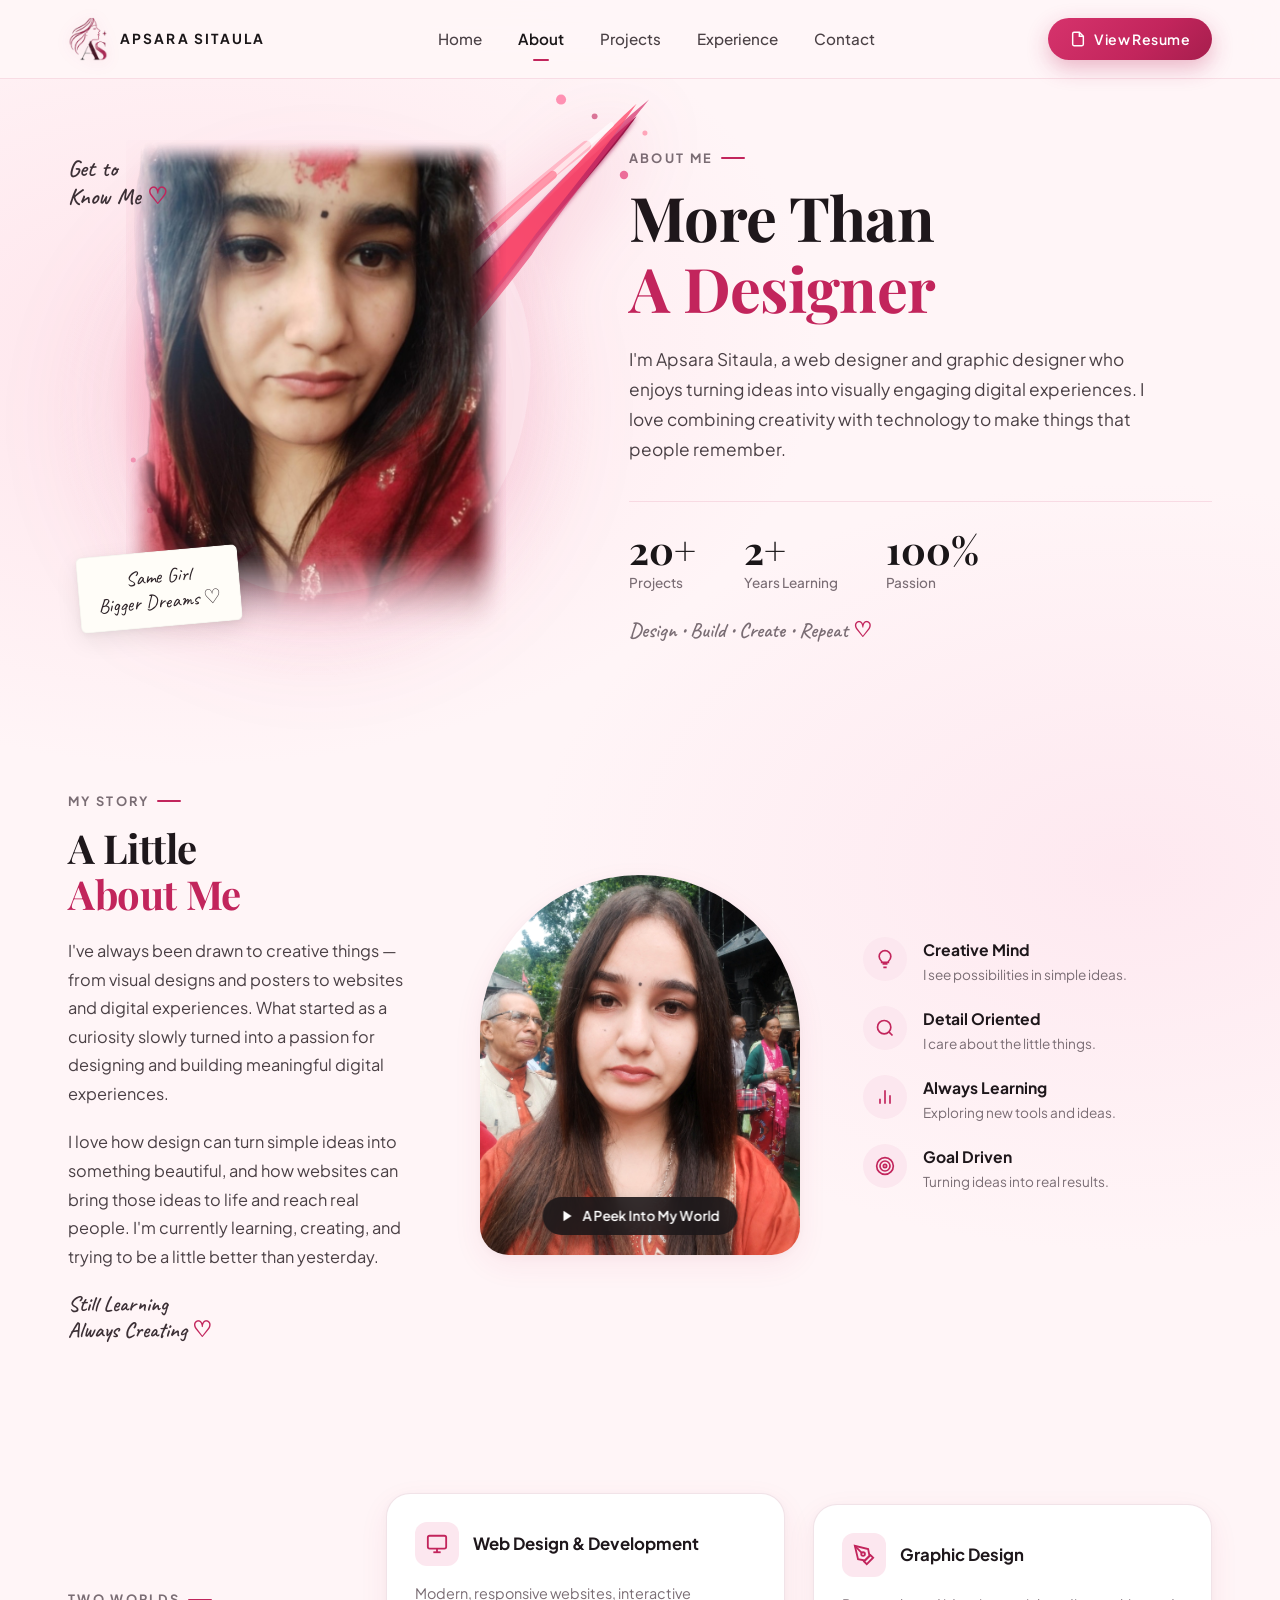
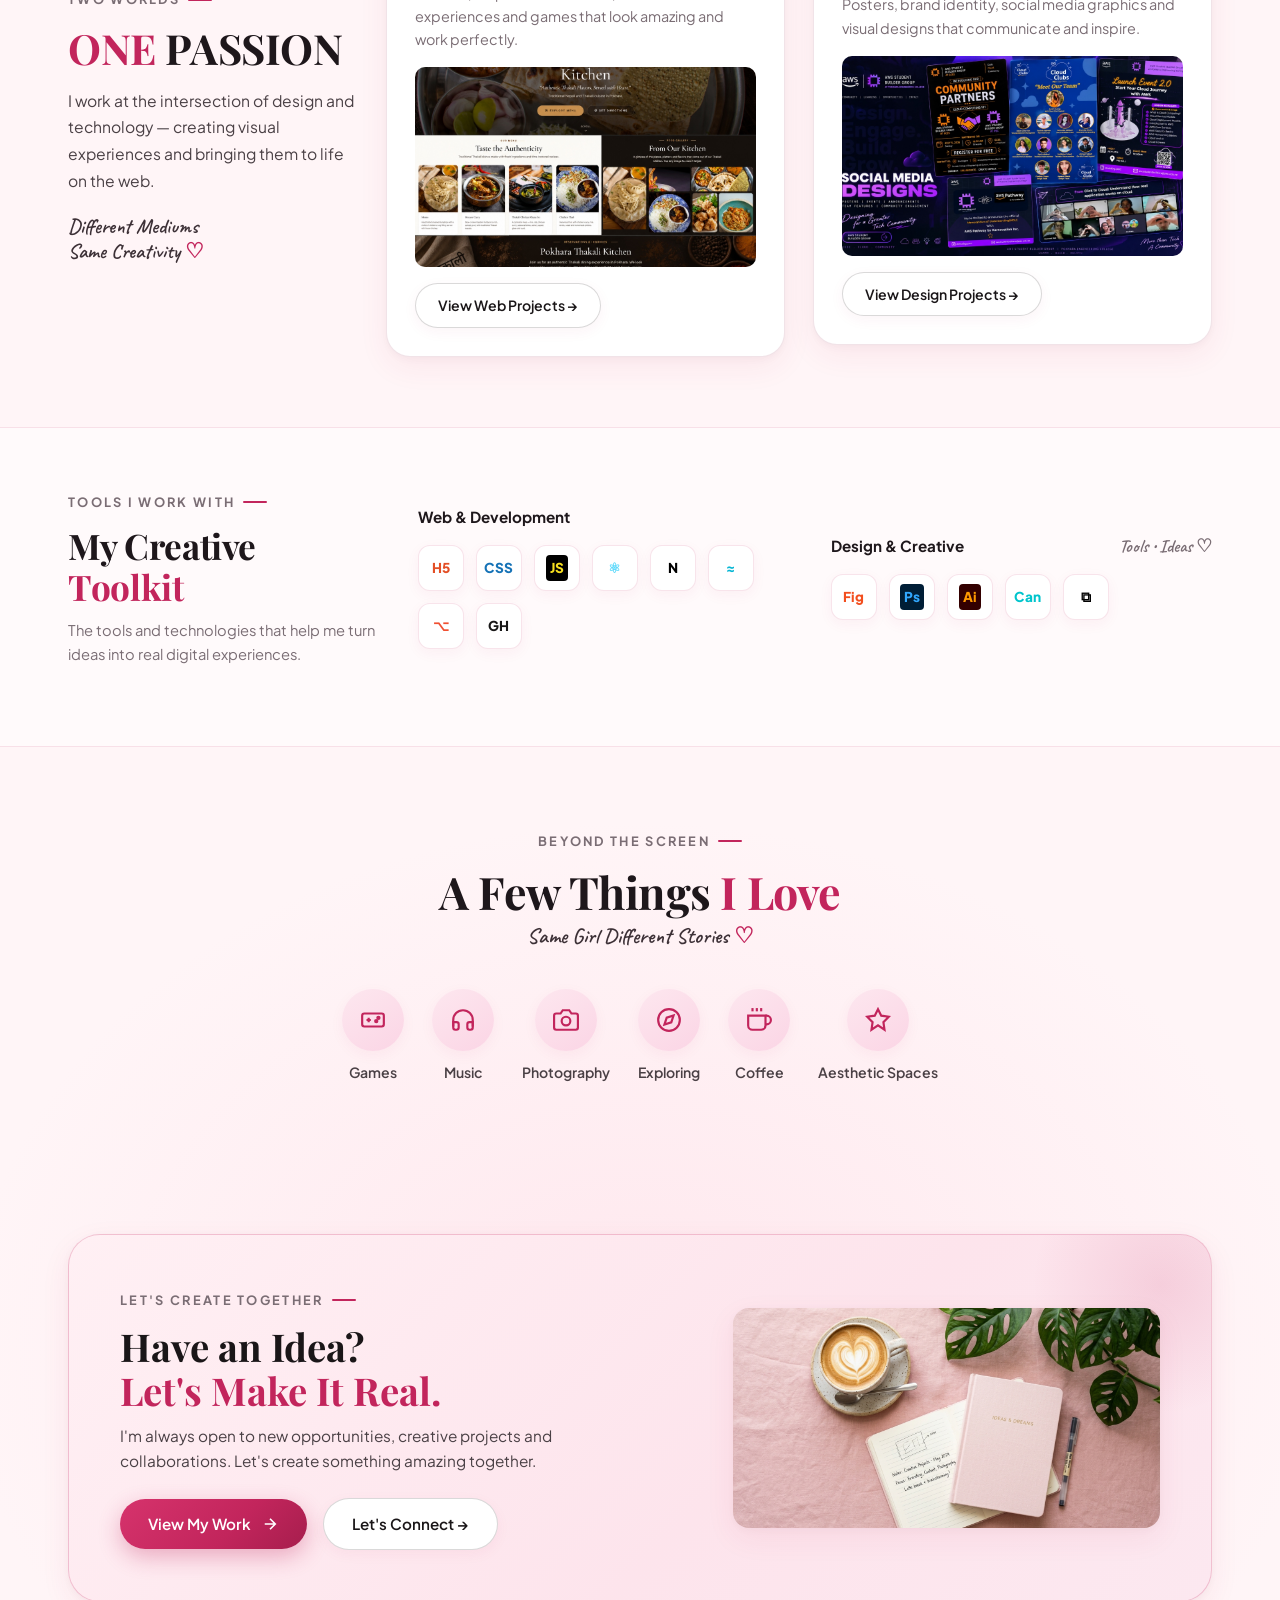
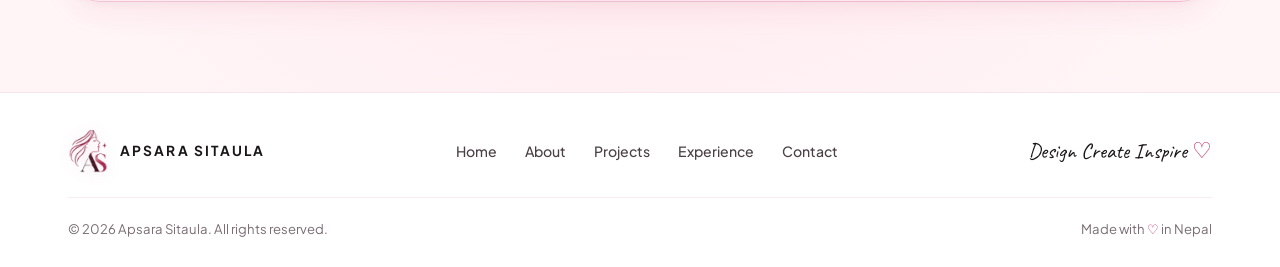
==== commit b26ff33a: "Remove unused portfolio projects" ====
--- a/about.html
+++ b/about.html
@@ -281,7 +281,7 @@
               Posters, brand identity, social media graphics and visual designs that communicate and inspire.
             </p>
             <div class="discipline-preview-frame">
-              <img src="assets/projects/himalaya-branding.jpg" alt="Graphic Design Preview" loading="lazy" />
+              <img src="assets/projects/aws-cloud-clubs.jpg" alt="Graphic Design Preview — AWS Cloud Clubs" loading="lazy" />
             </div>
             <a href="projects.html" class="btn btn-secondary" style="align-self: flex-start; padding: 10px 22px; font-size: 0.88rem;">
               <span>View Design Projects →</span>
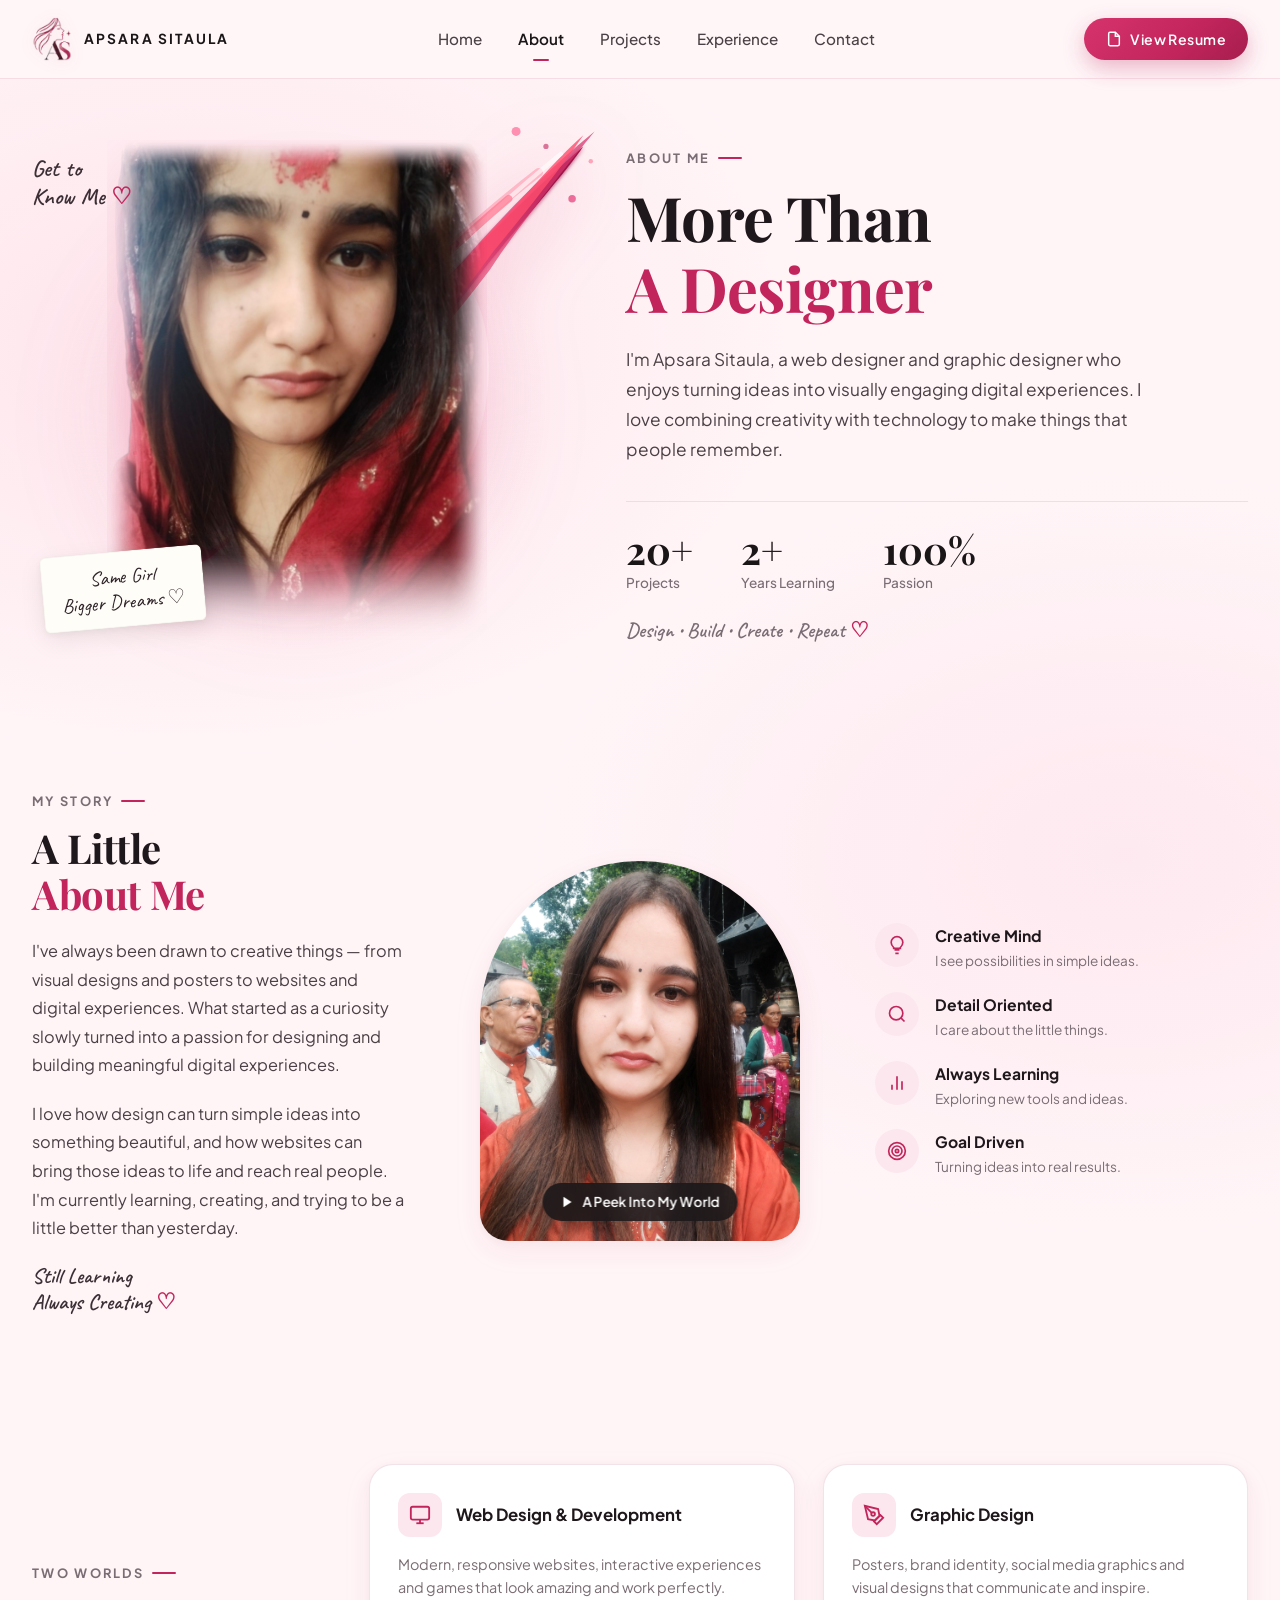
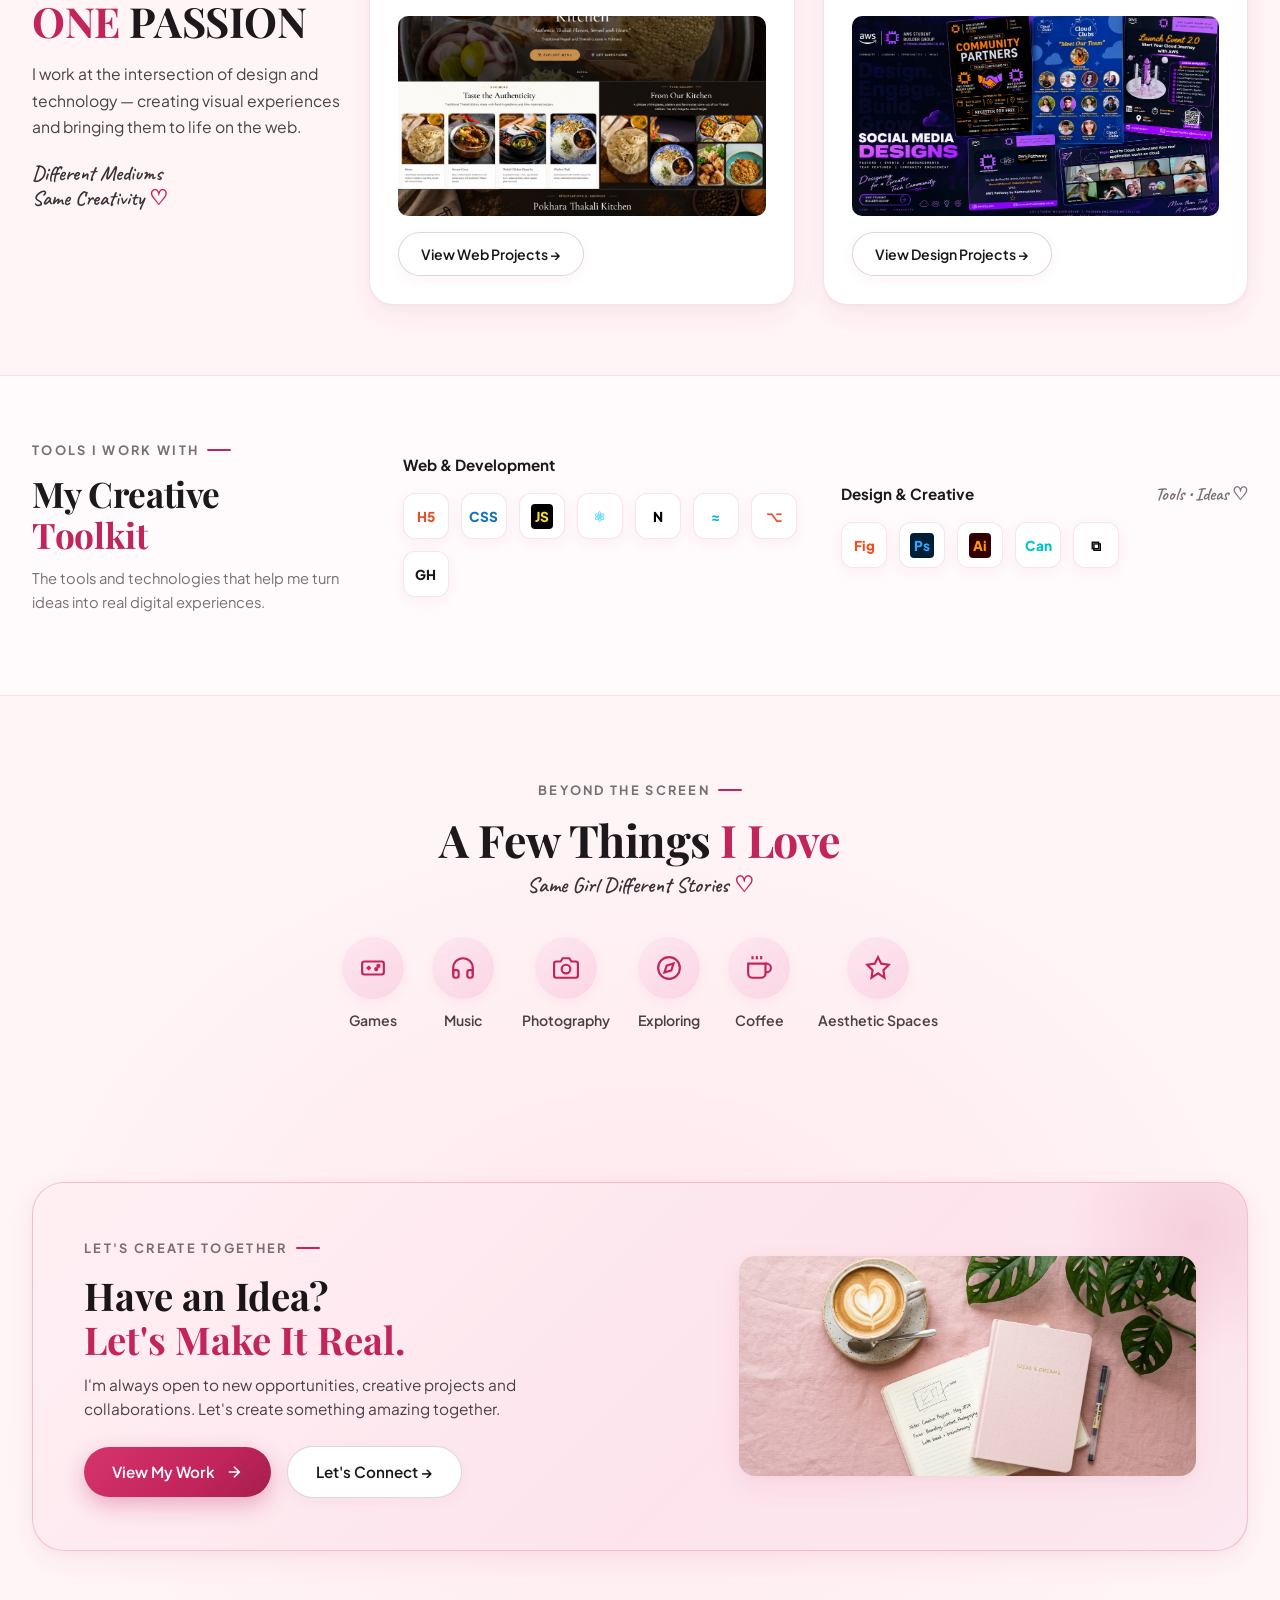
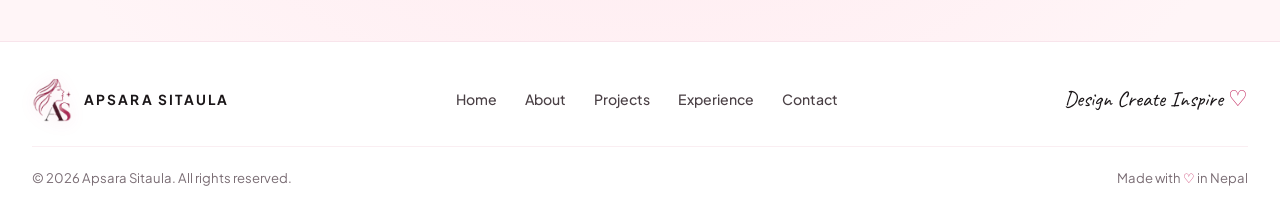
==== commit 7306afdf: "Update portfolio layout and responsive design" ====
--- a/about.html
+++ b/about.html
@@ -63,6 +63,16 @@
     <a href="projects.html" class="nav-link">Projects</a>
     <a href="experience.html" class="nav-link">Experience</a>
     <a href="contact.html" class="nav-link">Contact</a>
+    <a href="resume.html" class="btn-resume drawer-resume">
+      <svg viewBox="0 0 24 24" fill="none" stroke="currentColor" stroke-width="2.2">
+        <path d="M14 2H6a2 2 0 00-2 2v16a2 2 0 002 2h12a2 2 0 002-2V8z" />
+        <path d="M14 2v6h6" />
+        <line x1="16" y1="13" x2="8" y2="13" />
+        <line x1="16" y1="17" x2="8" y2="17" />
+        <line x1="10" y1="9" x2="8" y2="9" />
+      </svg>
+      <span>View Resume</span>
+    </a>
   </div>
 
   <main>
--- a/styles/main.css
+++ b/styles/main.css
@@ -59,8 +59,8 @@
   --radius-xl: 32px;
   --radius-pill: 999px;
 
-  /* Container Max Width */
-  --max-width: 1240px;
+  /* Container Max Width - Unified Master Grid matching Featured Projects */
+  --max-width: 1400px;
 }
 
 /* ==========================================================================
@@ -125,7 +125,7 @@
   width: 100%;
   max-width: var(--max-width);
   margin: 0 auto;
-  padding: 0 clamp(20px, 4vw, 48px);
+  padding: 0 clamp(16px, 2.5vw, 40px);
 }
 
 /* ==========================================================================
@@ -421,6 +421,17 @@
   border-bottom: 1px solid rgba(194, 37, 92, 0.06);
 }
 
+.drawer-resume {
+  margin-top: 10px;
+  justify-content: center;
+  width: 100%;
+  padding: 12px 20px;
+}
+
+.drawer-resume span {
+  display: inline !important;
+}
+
 /* ==========================================================================
    BUTTONS
    ========================================================================== */
@@ -481,6 +492,7 @@
   min-height: 85vh;
   display: flex;
   align-items: center;
+  overflow-x: clip;
 }
 
 .hero-grid {
@@ -540,6 +552,49 @@
   flex-wrap: wrap;
 }
 
+/* Social Links Row */
+.hero-social-row {
+  display: flex;
+  align-items: center;
+  gap: 12px;
+  margin-top: 24px;
+  flex-wrap: wrap;
+}
+
+.hero-social-link {
+  display: inline-flex;
+  align-items: center;
+  gap: 8px;
+  padding: 8px 16px;
+  border-radius: var(--radius-pill);
+  background: #FFFFFF;
+  color: var(--text-dark);
+  font-size: 0.85rem;
+  font-weight: 600;
+  border: 1px solid var(--border-subtle);
+  box-shadow: 0 2px 8px rgba(194, 37, 92, 0.04);
+  transition: all 0.25s ease;
+  text-decoration: none;
+}
+
+.hero-social-link svg {
+  color: var(--primary);
+  flex-shrink: 0;
+  transition: transform 0.25s ease;
+}
+
+.hero-social-link:hover {
+  border-color: var(--primary);
+  color: var(--primary);
+  background: var(--primary-soft);
+  transform: translateY(-2px);
+  box-shadow: 0 6px 16px rgba(194, 37, 92, 0.12);
+}
+
+.hero-social-link:hover svg {
+  transform: scale(1.1);
+}
+
 /* Portrait Stage with Organic Brush */
 .hero-portrait-stage {
   position: relative;
@@ -556,8 +611,8 @@
   top: 50%;
   left: 50%;
   transform: translate(-46%, -50%);
-  width: 135%;
-  height: 135%;
+  width: 118%;
+  height: 118%;
   pointer-events: none;
   z-index: 1;
 }
@@ -595,7 +650,7 @@
   transform: scale(1.03);
 }
 
-/* Floating Annotations on Portrait */
+/* Floating Annotations on Portrait - Kept inside master container */
 .floating-annotation {
   position: absolute;
   z-index: 4;
@@ -603,14 +658,14 @@
 }
 
 .anno-inspire {
-  right: -20px;
+  right: 0;
   top: 25%;
   text-align: left;
 }
 
 .side-scroll-tag {
   position: absolute;
-  right: -30px;
+  right: 0;
   top: 55%;
   display: flex;
   flex-direction: column;
@@ -664,147 +719,514 @@
 }
 
 /* ==========================================================================
-   FEATURED PROJECTS PREVIEW (HOME PAGE)
+   FEATURED PROJECTS SECTION (HOME PAGE REDESIGN)
    ========================================================================== */
 .featured-preview-section {
-  padding: 40px 0 100px;
-}
-
-.section-header-compact {
-  display: flex;
-  align-items: center;
+  padding: 60px 0 110px;
+  position: relative;
+}
+
+/* Header Row */
+.featured-header-row {
+  display: flex;
+  align-items: flex-start;
   justify-content: space-between;
-  margin-bottom: 24px;
-}
-
-.featured-grid-row {
+  gap: 28px;
+  margin-bottom: 36px;
+  position: relative;
+}
+
+.featured-header-left {
+  max-width: 680px;
+}
+
+.featured-eyebrow-wrap {
+  display: inline-flex;
+  align-items: center;
+  gap: 12px;
+  margin-bottom: 10px;
+}
+
+.eyebrow-accent-line {
+  display: inline-block;
+  width: 32px;
+  height: 2px;
+  background: var(--primary);
+  border-radius: 2px;
+}
+
+.featured-main-heading {
+  font-family: var(--font-serif);
+  font-size: clamp(2.3rem, 4vw, 3.2rem);
+  font-weight: 700;
+  color: var(--text-title);
+  line-height: 1.1;
+  margin-bottom: 10px;
+  letter-spacing: -0.02em;
+}
+
+.featured-sub-desc {
+  font-size: clamp(0.94rem, 1.1vw, 1.02rem);
+  color: var(--text-muted);
+  line-height: 1.6;
+  max-width: 580px;
+}
+
+.featured-header-right {
+  position: relative;
+  display: flex;
+  flex-direction: column;
+  align-items: flex-end;
+  padding-top: 4px;
+  flex-shrink: 0;
+}
+
+.btn-pill-outline {
+  display: inline-flex;
+  align-items: center;
+  gap: 10px;
+  padding: 11px 24px;
+  border-radius: var(--radius-pill);
+  border: 1.5px solid rgba(194, 37, 92, 0.4);
+  background: #FFF5F8;
+  color: var(--primary);
+  font-size: 0.92rem;
+  font-weight: 700;
+  text-decoration: none;
+  transition: all 0.28s cubic-bezier(0.16, 1, 0.3, 1);
+  box-shadow: 0 4px 14px rgba(194, 37, 92, 0.08);
+}
+
+.btn-pill-outline .pill-arrow {
+  font-size: 1.05rem;
+  transition: transform 0.25s ease;
+}
+
+.btn-pill-outline:hover {
+  background: var(--primary-gradient);
+  color: #FFFFFF;
+  border-color: transparent;
+  transform: translateY(-2px);
+  box-shadow: 0 8px 22px rgba(194, 37, 92, 0.28);
+}
+
+.btn-pill-outline:hover .pill-arrow {
+  transform: translateX(4px);
+}
+
+.floating-projects-note {
+  position: absolute;
+  top: 58px;
+  right: 12px;
+  font-size: 1.25rem;
+  color: #8F7B83;
+  line-height: 1.25;
+  text-align: right;
+  pointer-events: none;
+  transform: rotate(5deg);
+  white-space: nowrap;
+}
+
+/* 3-Card Grid on Desktop */
+.featured-cards-grid {
   display: grid;
-  grid-template-columns: repeat(4, 1fr);
-  gap: 20px;
-}
-
-.preview-card {
-  background: var(--bg-card);
-  border-radius: var(--radius-md);
+  grid-template-columns: repeat(3, minmax(0, 1fr));
+  gap: 24px;
+  align-items: stretch;
+  width: 100%;
+}
+
+/* Individual Feature Card */
+.project-feature-card {
+  background: #FFFFFF;
+  border-radius: 20px;
   overflow: hidden;
-  border: 1px solid var(--border-card);
-  box-shadow: var(--shadow-card);
-  transition: all 0.35s cubic-bezier(0.16, 1, 0.3, 1);
+  border: 1px solid rgba(194, 37, 92, 0.12);
+  box-shadow: 0 8px 24px rgba(194, 37, 92, 0.05);
   display: flex;
   flex-direction: column;
-}
-
-.preview-card:hover {
-  transform: translateY(-6px);
-  box-shadow: var(--shadow-card-hover);
-  border-color: rgba(194, 37, 92, 0.3);
-}
-
-.preview-card-img {
+  transition: transform 0.35s cubic-bezier(0.16, 1, 0.3, 1), box-shadow 0.35s ease, border-color 0.35s ease;
+  height: 100%;
+}
+
+.project-feature-card:hover {
+  transform: translateY(-5px);
+  box-shadow: 0 18px 36px rgba(194, 37, 92, 0.12);
+  border-color: rgba(194, 37, 92, 0.28);
+}
+
+.project-card-thumb {
   position: relative;
   width: 100%;
-  height: 180px;
+  height: 195px;
   overflow: hidden;
-  background: #2D2328;
-}
-
-.preview-card-img img {
+  background: #1C1619;
+  flex-shrink: 0;
+}
+
+.project-card-thumb img {
   width: 100%;
   height: 100%;
   object-fit: cover;
-  transition: transform 0.5s ease;
-}
-
-.preview-card:hover .preview-card-img img {
-  transform: scale(1.06);
-}
-
-.preview-card-body {
-  padding: 18px 20px;
-  display: flex;
-  align-items: center;
-  justify-content: space-between;
-  gap: 12px;
-  background: #FFFFFF;
-}
-
-.preview-card-info h4 {
-  font-size: 1rem;
+  object-position: top;
+  transition: transform 0.55s cubic-bezier(0.16, 1, 0.3, 1);
+}
+
+.project-feature-card:hover .project-card-thumb img {
+  transform: scale(1.05);
+}
+
+.project-card-content {
+  padding: 20px 18px 18px;
+  display: flex;
+  flex-direction: column;
+  flex-grow: 1;
+}
+
+.project-card-title {
+  font-size: 1.15rem;
   font-weight: 700;
   color: var(--text-title);
   margin-bottom: 4px;
-}
-
-.preview-card-info p {
-  font-size: 0.8rem;
+  line-height: 1.25;
+  min-height: 28px;
+}
+
+.project-card-cat {
+  font-size: 0.78rem;
+  font-weight: 600;
   color: var(--text-muted);
-}
-
-.preview-card-arrow {
-  width: 34px;
-  height: 34px;
-  border-radius: 50%;
-  border: 1px solid var(--border-subtle);
-  display: flex;
+  margin-bottom: 10px;
+  min-height: 18px;
+}
+
+.project-card-desc {
+  font-size: 0.83rem;
+  line-height: 1.55;
+  color: #5C4F54;
+  margin-bottom: 14px;
+  min-height: 60px;
+  max-height: 60px;
+  display: -webkit-box;
+  -webkit-line-clamp: 3;
+  -webkit-box-orient: vertical;
+  overflow: hidden;
+}
+
+/* Tech Pills */
+.project-tech-pills {
+  display: flex;
+  flex-wrap: wrap;
+  gap: 5px;
+  margin-bottom: 14px;
+  min-height: 52px;
+  align-content: flex-start;
+}
+
+.tech-pill {
+  display: inline-block;
+  padding: 3px 9px;
+  border-radius: var(--radius-pill);
+  background: #FFF0F4;
+  color: var(--primary);
+  font-size: 0.72rem;
+  font-weight: 600;
+  border: 1px solid rgba(194, 37, 92, 0.1);
+  line-height: 1.4;
+}
+
+/* Card Action Buttons (Refined Lightweight & Elegant) */
+.project-card-actions {
+  display: flex;
+  align-items: center;
+  gap: 8px;
+  width: 100%;
+  margin-top: auto;
+  padding-top: 4px;
+}
+
+.btn-action-live {
+  display: inline-flex;
   align-items: center;
   justify-content: center;
-  color: var(--text-dark);
+  gap: 6px;
+  padding: 7px 12px;
+  height: 35px;
+  border-radius: 9px;
+  background: #FFF0F4;
+  color: var(--primary);
+  font-size: 0.80rem;
+  font-weight: 600;
+  text-decoration: none;
+  flex: 1.15;
+  border: 1px solid rgba(194, 37, 92, 0.22);
+  transition: all 0.22s ease;
+  white-space: nowrap;
+}
+
+.btn-action-live .btn-bullet {
+  color: var(--primary);
+  transition: color 0.22s ease;
   flex-shrink: 0;
-  transition: all 0.25s ease;
-}
-
-.preview-card:hover .preview-card-arrow {
+}
+
+.btn-action-live .btn-arrow {
+  font-size: 0.85rem;
+  transition: transform 0.22s ease;
+}
+
+.btn-action-live:hover {
   background: var(--primary);
   border-color: var(--primary);
   color: #FFFFFF;
-}
-
-/* Card 4: View All Projects Special Card */
-.preview-card-all {
-  background: linear-gradient(145deg, #FFF0F4 0%, #FDE4EC 100%);
-  border: 1.5px dashed rgba(194, 37, 92, 0.35);
-  border-radius: var(--radius-md);
+  transform: translateY(-1px);
+  box-shadow: 0 4px 12px rgba(194, 37, 92, 0.22);
+}
+
+.btn-action-live:hover .btn-bullet {
+  color: #FFFFFF;
+}
+
+.btn-action-live:hover .btn-arrow {
+  transform: translateX(3px);
+}
+
+.btn-action-github {
+  display: inline-flex;
+  align-items: center;
+  justify-content: center;
+  gap: 4px;
+  padding: 7px 10px;
+  height: 35px;
+  border-radius: 9px;
+  background: #FFFFFF;
+  color: #2D2529;
+  font-size: 0.80rem;
+  font-weight: 600;
+  text-decoration: none;
+  flex: 0.88;
+  border: 1px solid rgba(194, 37, 92, 0.2);
+  transition: all 0.22s ease;
+  white-space: nowrap;
+}
+
+.btn-action-github .btn-arrow {
+  font-size: 0.85rem;
+  transition: transform 0.22s ease;
+}
+
+.btn-action-github:hover {
+  border-color: var(--primary);
+  color: var(--primary);
+  background: #FFF8FA;
+  transform: translateY(-1px);
+}
+
+.btn-action-github:hover .btn-arrow {
+  transform: translate(2px, -2px);
+}
+
+.btn-action-designs {
+  display: inline-flex;
+  align-items: center;
+  justify-content: center;
+  gap: 6px;
+  padding: 7px 14px;
+  height: 35px;
+  border-radius: 9px;
+  background: #FFF0F4;
+  color: var(--primary);
+  font-size: 0.80rem;
+  font-weight: 600;
+  text-decoration: none;
+  width: 100%;
+  flex: 1;
+  border: 1px solid rgba(194, 37, 92, 0.22);
+  transition: all 0.22s ease;
+  white-space: nowrap;
+}
+
+.btn-action-designs .btn-bullet {
+  color: var(--primary);
+  transition: color 0.22s ease;
+  flex-shrink: 0;
+}
+
+.btn-action-designs .btn-arrow {
+  font-size: 0.85rem;
+  transition: transform 0.22s ease;
+}
+
+.btn-action-designs:hover {
+  background: var(--primary);
+  border-color: var(--primary);
+  color: #FFFFFF;
+  transform: translateY(-1px);
+  box-shadow: 0 4px 12px rgba(194, 37, 92, 0.22);
+}
+
+.btn-action-designs:hover .btn-bullet {
+  color: #FFFFFF;
+}
+
+.btn-action-designs:hover .btn-arrow {
+  transform: translateX(3px);
+}
+
+/* 4th Card: View All Projects (Dashed Border) */
+.all-projects-card {
+  background: #FFFFFF;
+  border-radius: 20px;
+  border: 1.5px dashed rgba(194, 37, 92, 0.32);
+  display: flex;
+  flex-direction: column;
+  text-decoration: none;
+  transition: all 0.35s cubic-bezier(0.16, 1, 0.3, 1);
+  height: 100%;
+  cursor: pointer;
+}
+
+.all-projects-card:hover {
+  transform: translateY(-5px);
+  border-color: var(--primary);
+  border-style: solid;
+  box-shadow: 0 18px 36px rgba(194, 37, 92, 0.12);
+}
+
+.all-projects-card-inner {
   display: flex;
   flex-direction: column;
   align-items: center;
   justify-content: center;
   text-align: center;
-  padding: 36px 24px;
-  gap: 16px;
+  padding: 28px 18px;
+  height: 100%;
+  min-height: 380px;
+}
+
+.all-projects-plus-circle {
+  width: 54px;
+  height: 54px;
+  border-radius: 50%;
+  background: #FFF0F4;
+  border: 1.5px solid rgba(194, 37, 92, 0.22);
+  display: flex;
+  align-items: center;
+  justify-content: center;
+  color: var(--primary);
+  margin-bottom: 20px;
   transition: all 0.3s ease;
 }
 
-.preview-card-all:hover {
-  transform: translateY(-6px);
-  background: linear-gradient(145deg, #FDE2EC 0%, #FBD4E2 100%);
-  border-color: var(--primary);
-  box-shadow: var(--shadow-card-hover);
-}
-
-.circle-plus-btn {
-  width: 52px;
-  height: 52px;
-  border-radius: 50%;
-  border: 1.5px solid var(--primary);
-  display: flex;
-  align-items: center;
-  justify-content: center;
-  color: var(--primary);
-  font-size: 1.5rem;
-  background: #FFFFFF;
-  transition: all 0.3s ease;
-}
-
-.preview-card-all:hover .circle-plus-btn {
+.all-projects-card:hover .all-projects-plus-circle {
   background: var(--primary);
   color: #FFFFFF;
-  transform: rotate(90deg);
-}
-
-.preview-card-all h4 {
-  font-size: 1.05rem;
+  border-color: var(--primary);
+  transform: scale(1.08) rotate(90deg);
+}
+
+.all-projects-title {
+  font-size: 1.2rem;
   font-weight: 700;
   color: var(--text-title);
+  margin-bottom: 8px;
+}
+
+.all-projects-sub {
+  font-size: 0.83rem;
+  color: #8F7B83;
+  line-height: 1.55;
+  max-width: 180px;
+  margin-bottom: 24px;
+}
+
+.all-projects-arrow-circle {
+  width: 38px;
+  height: 38px;
+  border-radius: 50%;
+  background: #FFF0F4;
+  color: var(--primary);
+  display: flex;
+  align-items: center;
+  justify-content: center;
+  transition: all 0.3s ease;
+}
+
+.all-projects-card:hover .all-projects-arrow-circle {
+  background: var(--primary);
+  color: #FFFFFF;
+  transform: translateX(4px);
+}
+
+/* Statistics Row Below Grid */
+.featured-stats-wrap {
+  position: relative;
+  margin-top: 44px;
+}
+
+.featured-stats-bar {
+  background: #FFFFFF;
+  border-radius: 18px;
+  border: 1px solid rgba(194, 37, 92, 0.12);
+  box-shadow: 0 6px 20px rgba(194, 37, 92, 0.04);
+  padding: 22px 32px;
+  display: grid;
+  grid-template-columns: repeat(4, 1fr);
+  gap: 0;
+  align-items: center;
+}
+
+.f-stat-item {
+  display: flex;
+  align-items: center;
+  gap: 14px;
+  padding: 0 18px;
+  border-right: 1px solid rgba(194, 37, 92, 0.12);
+}
+
+.f-stat-item:first-child {
+  padding-left: 0;
+}
+
+.f-stat-item:last-child {
+  border-right: none;
+  padding-right: 0;
+}
+
+.f-stat-icon-box {
+  color: var(--primary);
+  display: flex;
+  align-items: center;
+  justify-content: center;
+  flex-shrink: 0;
+}
+
+.f-stat-num {
+  font-size: 1.40rem;
+  font-weight: 800;
+  color: var(--text-title);
+  line-height: 1.1;
+  letter-spacing: -0.01em;
+}
+
+.f-stat-label {
+  font-size: 0.80rem;
+  font-weight: 600;
+  color: #8F7B83;
+  margin-top: 4px;
+}
+
+.floating-stats-note {
+  position: absolute;
+  right: -6px;
+  bottom: -64px;
+  font-size: 1.25rem;
+  color: #8F7B83;
+  line-height: 1.25;
+  text-align: right;
+  pointer-events: none;
+  transform: rotate(5deg);
+  white-space: nowrap;
 }
 
 /* ==========================================================================
@@ -2062,6 +2484,7 @@
   transform: translateY(100px);
   opacity: 0;
   transition: all 0.3s cubic-bezier(0.16, 1, 0.3, 1);
+  max-width: min(480px, calc(100vw - 40px));
 }
 
 .toast-notice.show {
@@ -2071,6 +2494,37 @@
 
 .toast-notice .toast-icon {
   color: #22C55E;
+  flex-shrink: 0;
+}
+
+.toast-notice.toast-error .toast-icon {
+  color: #EF4444;
+}
+
+.toast-notice.toast-warning .toast-icon {
+  color: #F59E0B;
+}
+
+/* Form Submit Loading Spinner */
+.spinner-icon {
+  animation: formSpinner 0.85s linear infinite;
+  display: inline-block;
+  flex-shrink: 0;
+}
+
+@keyframes formSpinner {
+  from {
+    transform: rotate(0deg);
+  }
+  to {
+    transform: rotate(360deg);
+  }
+}
+
+.btn:disabled {
+  opacity: 0.72;
+  cursor: not-allowed;
+  pointer-events: none;
 }
 
 /* ==========================================================================
@@ -2108,6 +2562,17 @@
 
   .featured-grid-row {
     grid-template-columns: repeat(2, 1fr);
+    gap: 20px;
+  }
+
+  .featured-cards-grid {
+    grid-template-columns: repeat(2, 1fr);
+    gap: 20px;
+  }
+
+  .floating-projects-note,
+  .floating-stats-note {
+    display: none !important;
   }
 
   .story-grid {
@@ -2140,12 +2605,169 @@
     display: flex;
   }
 
+  .brand {
+    gap: 8px;
+  }
+
+  .brand-logo-img {
+    height: 38px;
+  }
+
+  .brand-name {
+    font-size: clamp(0.72rem, 3.2vw, 0.86rem);
+    letter-spacing: 0.12em;
+    display: inline-block !important;
+  }
+
   .btn-resume span {
     display: none;
   }
 
   .btn-resume {
     padding: 10px;
+  }
+
+  /* Mobile Hero: Vertical Stack */
+  .hero-layout {
+    padding-top: 105px;
+    padding-bottom: 44px;
+    min-height: auto;
+  }
+
+  .hero-grid {
+    display: flex;
+    flex-direction: column;
+    align-items: flex-start;
+    text-align: left;
+    gap: 32px;
+    width: 100%;
+  }
+
+  .hero-content {
+    width: 100%;
+    max-width: 100%;
+    order: 1;
+  }
+
+  .hero-headline {
+    font-size: clamp(2.6rem, 8.5vw, 3.8rem);
+    margin-bottom: 14px;
+  }
+
+  .hero-role {
+    font-size: 0.88rem;
+    letter-spacing: 0.18em;
+    margin-bottom: 14px;
+  }
+
+  .hero-desc {
+    max-width: 100%;
+    font-size: 0.98rem;
+    margin-bottom: 24px;
+  }
+
+  .hero-buttons {
+    width: 100%;
+    gap: 12px;
+    margin-bottom: 20px;
+  }
+
+  .hero-buttons .btn {
+    flex: 1 1 auto;
+    min-width: 140px;
+  }
+
+  .hero-social-row {
+    width: 100%;
+    gap: 10px;
+    margin-top: 0;
+  }
+
+  .hero-social-link {
+    padding: 7px 14px;
+    font-size: 0.8rem;
+  }
+
+  .hero-portrait-stage {
+    width: 100%;
+    max-width: 320px;
+    min-height: auto;
+    margin: 10px auto 0;
+    order: 2;
+    justify-content: center;
+  }
+
+  .brush-backdrop {
+    width: 100%;
+    height: 100%;
+    transform: translate(-50%, -50%);
+  }
+
+  .portrait-photo-wrap {
+    width: 270px;
+    max-width: 88%;
+  }
+
+  .portrait-photo-wrap img {
+    max-height: 380px;
+  }
+
+  .hero-editorial-tag,
+  .side-scroll-tag {
+    display: none !important;
+  }
+
+  .anno-inspire {
+    right: 0;
+    top: 15%;
+    font-size: 1.15rem;
+  }
+
+  /* Featured Projects on Mobile: Strictly 1 card per row */
+  .featured-preview-section {
+    padding: 50px 0 80px;
+  }
+
+  .featured-header-row {
+    flex-direction: column;
+    align-items: flex-start;
+    gap: 18px;
+  }
+
+  .featured-header-right {
+    align-items: flex-start;
+    width: 100%;
+  }
+
+  .btn-pill-outline {
+    width: auto;
+  }
+
+  .featured-cards-grid {
+    grid-template-columns: 1fr;
+    gap: 24px;
+    width: 100%;
+  }
+
+  .project-feature-card {
+    width: 100%;
+    max-width: 100%;
+  }
+
+  /* Stats on Mobile: 2x2 grid */
+  .featured-stats-wrap {
+    margin-top: 36px;
+  }
+
+  .featured-stats-bar {
+    grid-template-columns: repeat(2, 1fr);
+    gap: 20px;
+    padding: 24px 20px;
+  }
+
+  .f-stat-item {
+    border-right: none;
+    padding: 0;
   }
 
   .projects-main-grid {
@@ -2164,26 +2786,74 @@
   .bottom-cta-actions {
     justify-content: center;
   }
+
+  .sticky-note {
+    position: static;
+    margin: 16px auto 0;
+    display: inline-block;
+    max-width: 90%;
+    transform: none !important;
+  }
 }
 
 @media (max-width: 580px) {
-  .featured-grid-row {
-    grid-template-columns: 1fr;
+  .hero-headline {
+    font-size: clamp(2.2rem, 9.5vw, 3rem);
+  }
+
+  .timeline-spine::before {
+    left: 18px;
+  }
+
+  .timeline-item {
+    padding-left: 44px;
+  }
+
+  .timeline-node-col {
+    left: 10px;
+  }
+
+  .project-card-thumb {
+    height: 180px;
+  }
+
+  .project-card-content {
+    padding: 18px 16px 16px;
+  }
+
+  .btn-action-live,
+  .btn-action-github {
+    font-size: 0.78rem;
+    padding: 7px 10px;
   }
 
   .takeaways-grid {
     grid-template-columns: 1fr;
   }
-
-  .hero-headline {
-    font-size: 3.4rem;
-  }
-
-  .portrait-photo-wrap {
-    width: 280px;
-  }
-
-  .portrait-photo-wrap img {
-    max-height: 400px;
-  }
-}
+}
+
+@media (max-width: 480px) {
+  .featured-stats-bar {
+    grid-template-columns: 1fr;
+    gap: 16px;
+    padding: 20px 16px;
+  }
+
+  .f-stat-item {
+    border-bottom: 1px solid rgba(194, 37, 92, 0.08);
+    padding-bottom: 14px;
+  }
+
+  .f-stat-item:last-child {
+    border-bottom: none;
+    padding-bottom: 0;
+  }
+
+  .form-control {
+    width: 100%;
+  }
+
+  .contact-box {
+    padding: 24px 18px;
+  }
+}
